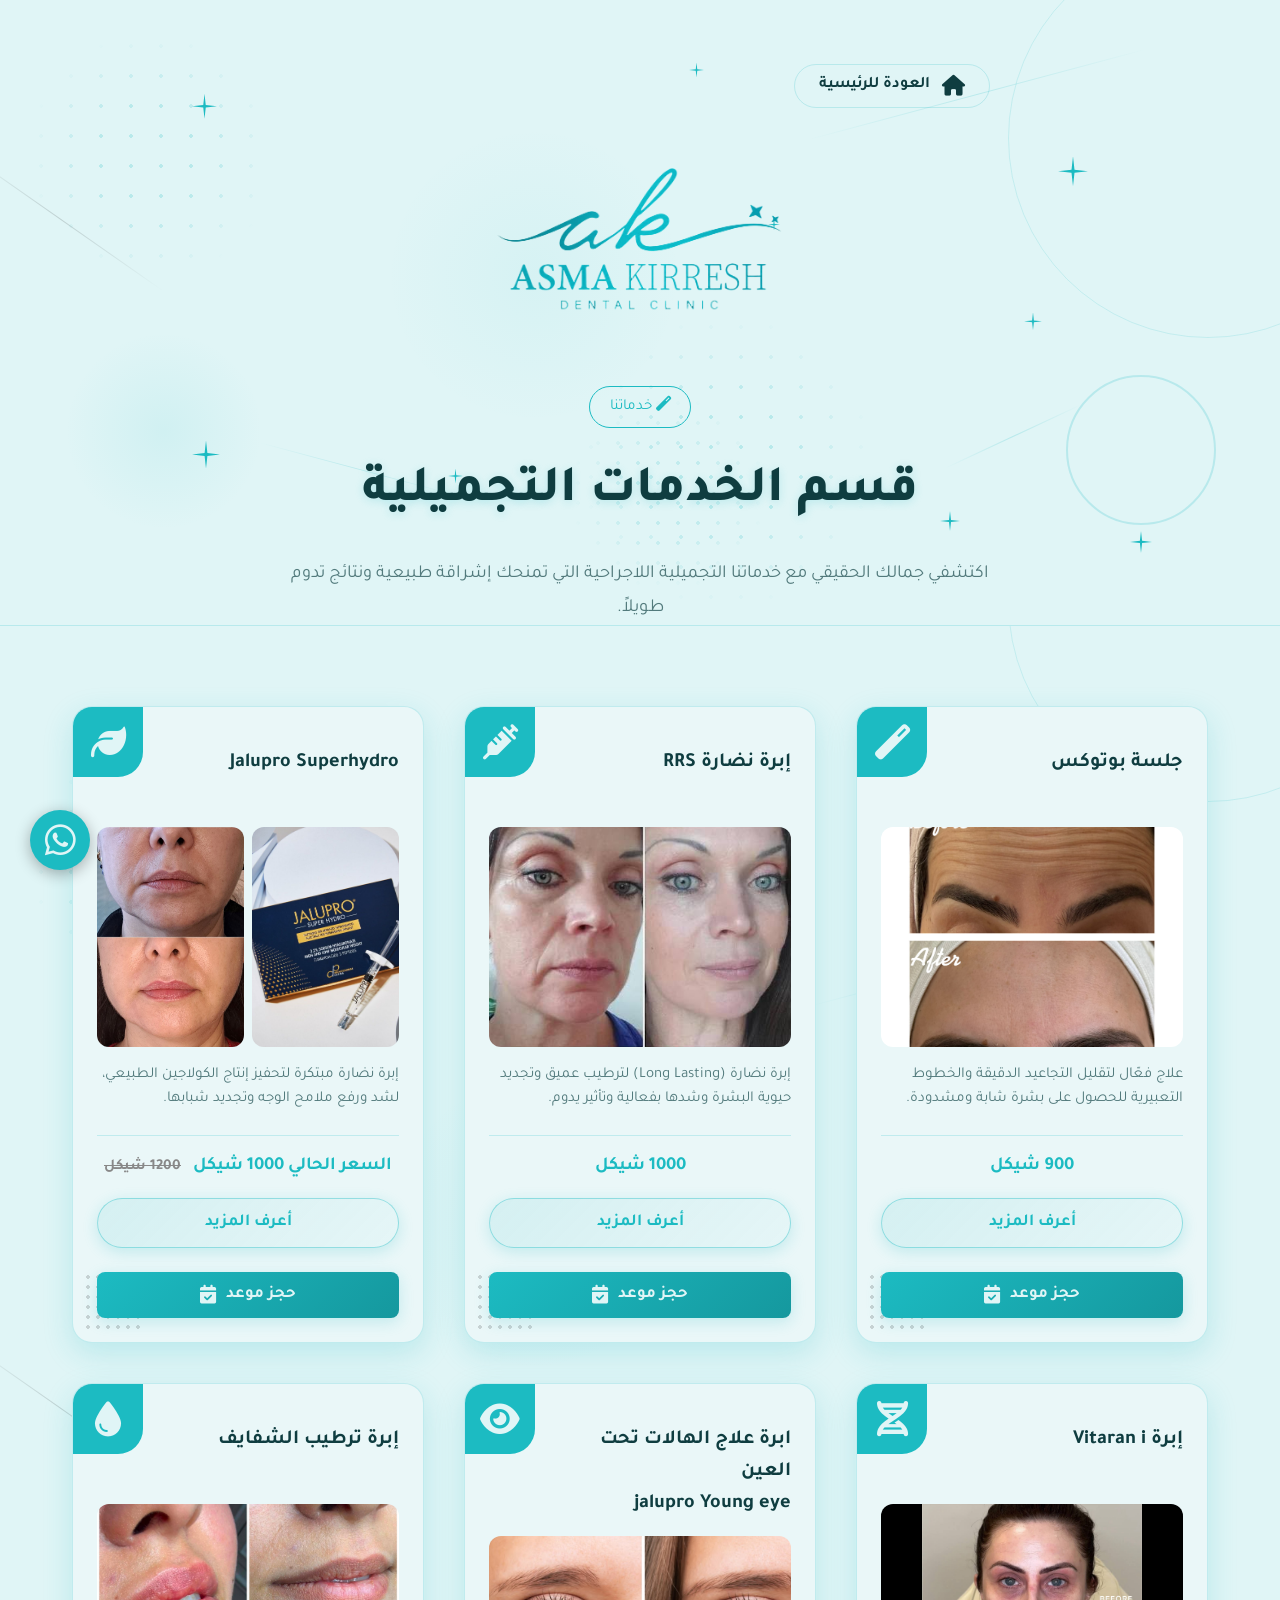
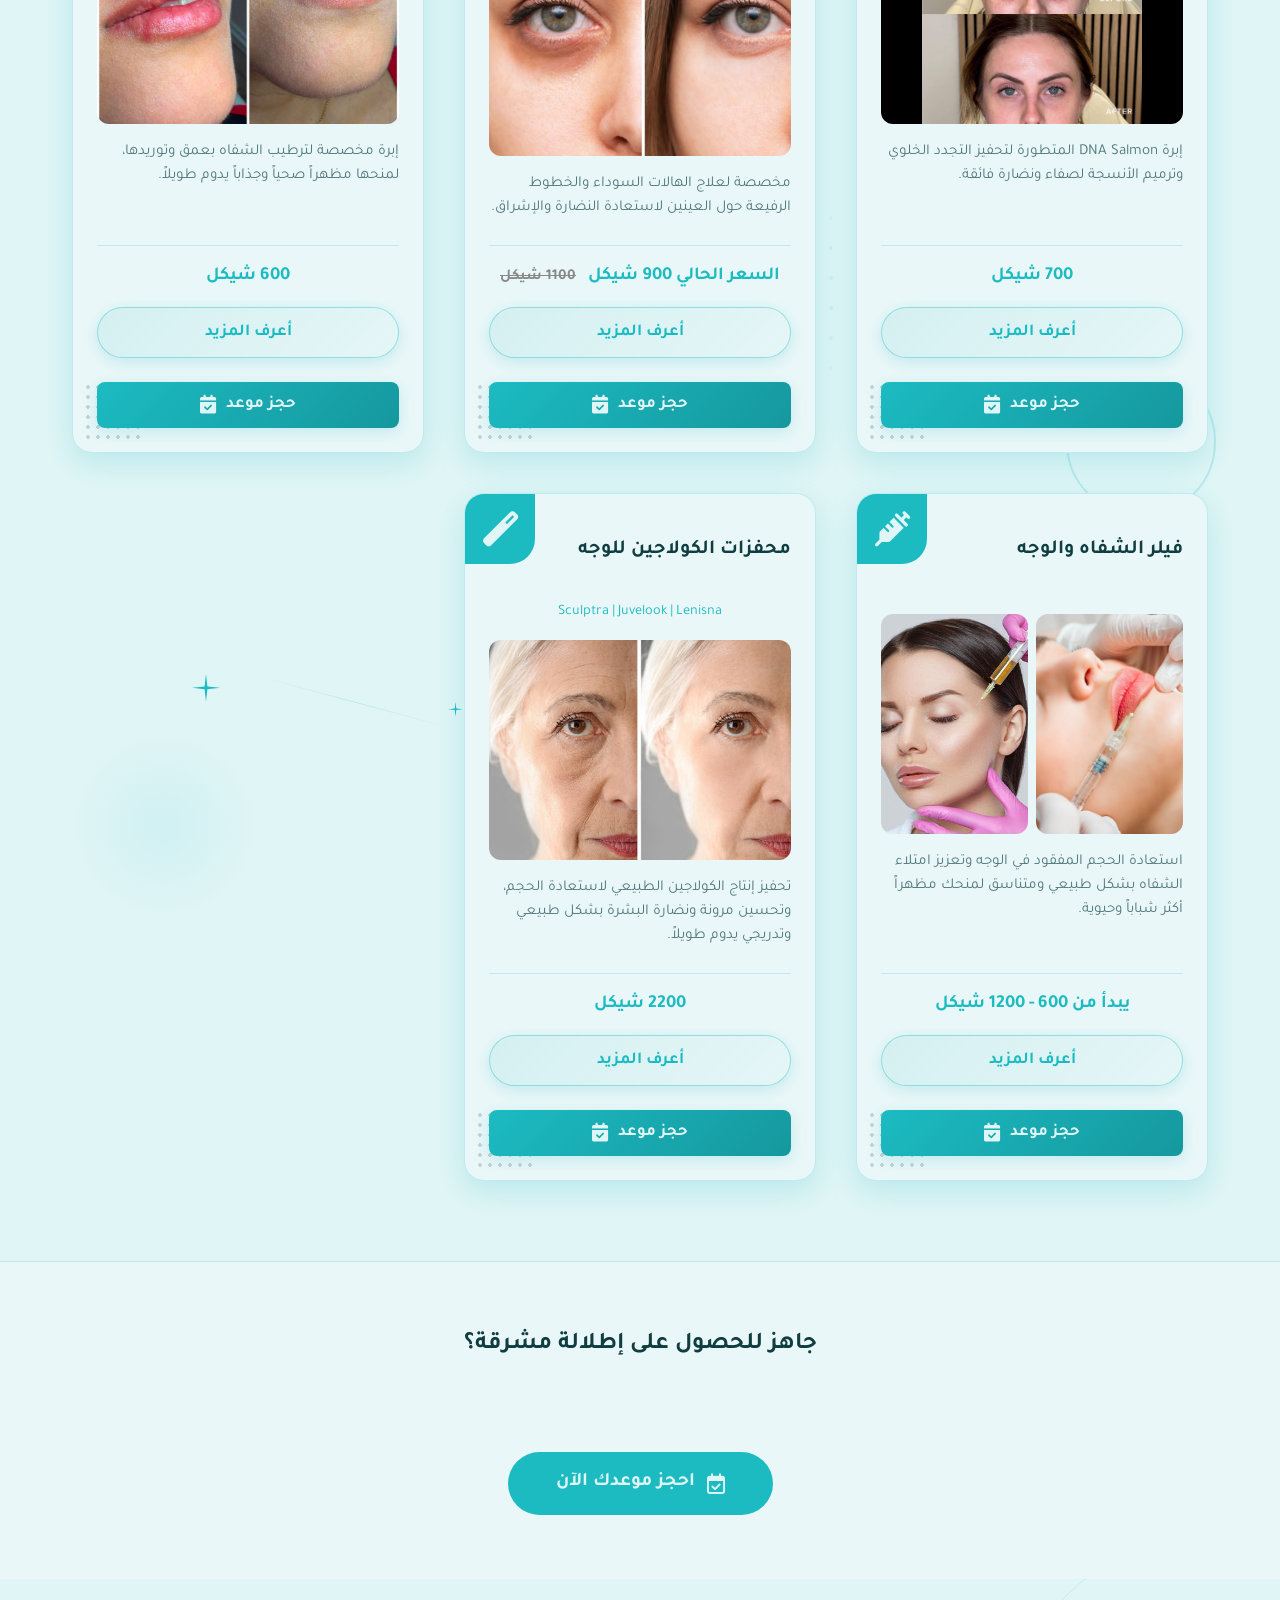
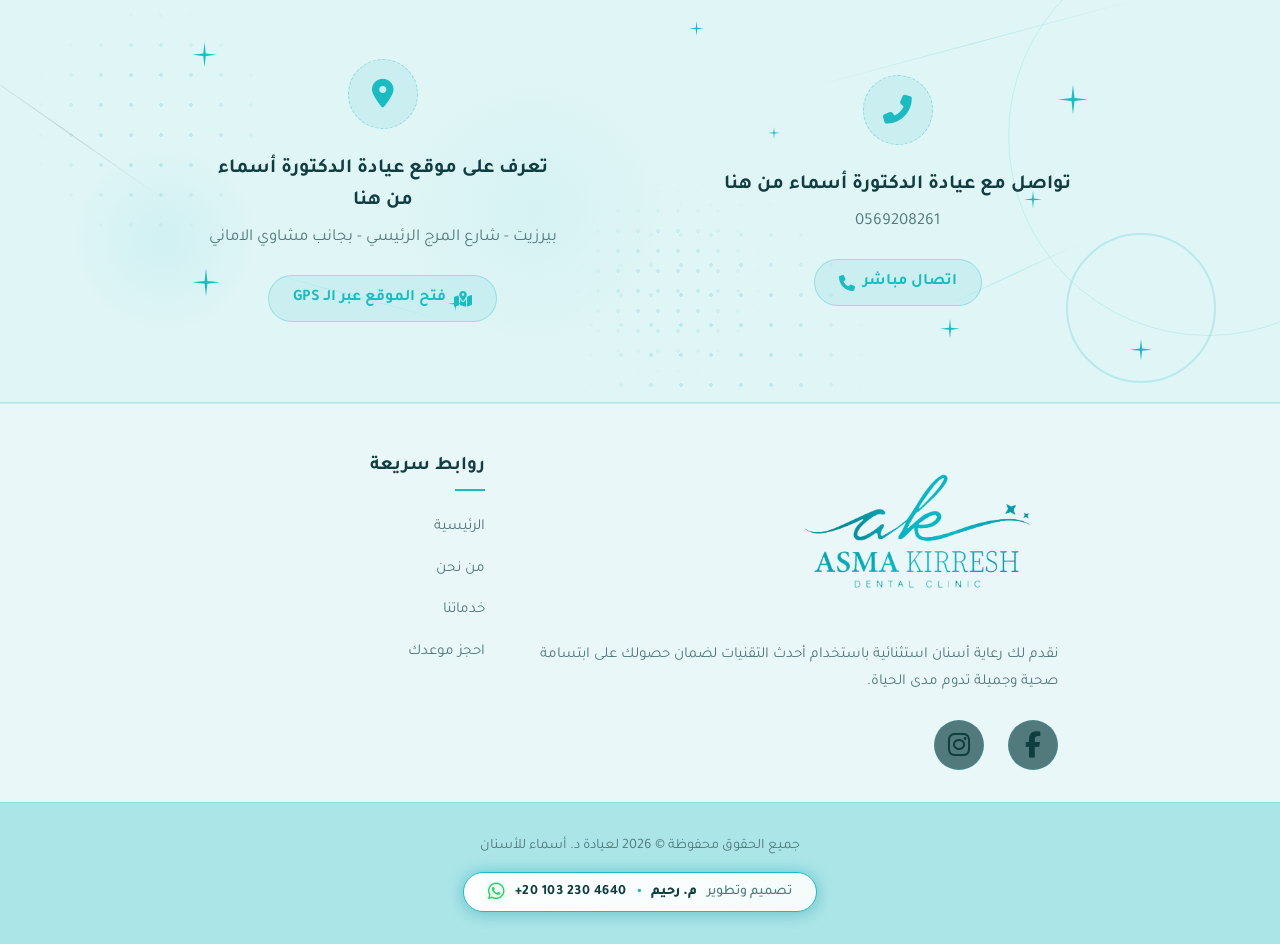
==== cosmetic-services.html @ 5726b8ac "Add files via upload" ====
<!DOCTYPE html>
<html lang="ar" dir="rtl">

<head>
    <meta charset="UTF-8">
    <meta name="viewport" content="width=device-width, initial-scale=1.0">
    <meta name="description"
        content="تعرفي على الخدمات التجميلية اللاجراحية في عيادة د. أسماء، بما في ذلك جلسات البوتوكس، إبر النضارة، وعلاجات تجديد شباب البشرة لنتائج طبيعية تدوم طويلاً.">
    <title>قسم الخدمات التجميلية | عيادة د. أسماء</title>
    <!-- Favicon -->
    <link rel="icon" type="image/png" href="./media/favicon.png">
    <!-- Google Fonts -->
    <link rel="preconnect" href="https://fonts.googleapis.com">
    <link rel="preconnect" href="https://fonts.gstatic.com" crossorigin>
    <link href="https://fonts.googleapis.com/css2?family=Tajawal:wght@400;500;700;800&display=swap" rel="stylesheet">
    <!-- FontAwesome for icons -->
    <link rel="stylesheet" href="https://cdnjs.cloudflare.com/ajax/libs/font-awesome/6.4.0/css/all.min.css">
    <!-- Swiper CSS -->
    <link rel="stylesheet" href="https://cdn.jsdelivr.net/npm/swiper@10/swiper-bundle.min.css" />
    <!-- Custom Styles -->
    <link rel="stylesheet" href="style.css?v=3.1">
</head>

<body>
    <header class="hero-section" style="min-height: 40vh; padding-top: 4rem; display: flex; align-items: center; justify-content: center; text-align: center; border-bottom: 1px solid var(--border-color);">
        <div class="background-pattern">
            <div class="floating-shape circle-1"></div>
            <div class="floating-shape circle-2"></div>
            <div class="floating-shape line-1"></div>
            <div class="floating-shape line-2"></div>
            <div class="floating-shape dots-1"></div>
            <div class="floating-shape dots-2"></div>
        </div>

        <div class="container" style="flex-direction: column; justify-content: center; gap: 1rem;">
            <a href="index.html" class="btn btn-secondary" style="align-self: flex-start; margin-bottom: 1rem; border-radius: 30px; padding: 0.5rem 1.5rem; font-size: 1rem;">
                <i class="fas fa-home"></i> العودة للرئيسية
            </a>
            <img src="./media/logo.png" alt="عيادة د. أسماء" style="width: 100%; max-width: 350px; height: auto; max-height: 280px; object-fit: contain; mix-blend-mode: multiply; margin: 0 auto 1.5rem auto; display: block;">
            <div class="badge" style="margin-bottom: 1rem; color: var(--accent-color); border-color: var(--accent-color); background: transparent;">
                <i class="fas fa-magic"></i> خدماتنا
            </div>
            <h1 class="main-title" style="margin-bottom: 1rem;">قسم الخدمات التجميلية</h1>
            <p class="description" style="max-width: 700px; margin: 0 auto;">
                اكتشفي جمالك الحقيقي مع خدماتنا التجميلية اللاجراحية التي تمنحك إشراقة طبيعية ونتائج تدوم طويلاً.
            </p>
        </div>
    </header>

    <section class="services-page-content" style="padding: 5rem 0; position: relative;">
        <div class="background-pattern">
            <div class="floating-shape circle-1"></div>
            <div class="floating-shape circle-2"></div>
        </div>
        <div class="container" style="z-index: 2; position: relative;">
            <div style="display: grid; grid-template-columns: repeat(auto-fit, minmax(300px, 1fr)); gap: 2.5rem; width: 100%;">
                
                <div class="service-card" style="height: 100%; margin: 0;">
                    <div class="service-icon-tab"><i class="fas fa-magic"></i></div>
                    <h4 class="service-title">جلسة بوتوكس</h4>
                    <img src="./media/services/cosmetic-services/Botox.jpeg" alt="جلسة بوتوكس" class="service-image" loading="lazy">
                    <p class="service-desc">علاج فعّال لتقليل التجاعيد الدقيقة والخطوط التعبيرية للحصول على بشرة شابة ومشدودة.</p>
                    <div class="card-price" style="font-size: 1.15rem; font-weight: 700; color: var(--accent-color); margin-bottom: 1rem; text-align: center; border-top: 1px solid var(--border-color); padding-top: 1rem;">900 شيكل</div>
                    <button class="btn-learn-more" onclick="openServiceModal(this)">أعرف المزيد</button>
                    <div class="service-modal-data" style="display: none;">
                        <div class="data-title">جلسة بوتوكس ثلاث مناطق</div>
                        <div class="data-price">900 شيكل</div>
                        <div class="data-details">
                            <ul>
                                <li>تقليل ظهور خطوط الجبين والتجاعيد التعبيرية.</li>
                                <li>تنعيم مظهر البشرة ومنح الجبين مظهراً أكثر نعومة.</li>
                                <li>الحد من تعمّق الخطوط الناتجة عن حركة عضلات الجبين.</li>
                                <li>منح مظهر أكثر راحة وانتعاشاً للوجه.</li>
                                <li>الحفاظ على تعابير طبيعية عند تطبيق الجرعة والتوزيع المناسبين.</li>
                                <li>المساعدة على الوقاية من ظهور الخطوط بشكل أعمق مع مرور الوقت</li>
                            </ul>
                        </div>
                    </div>
                </div>

                <div class="service-card" style="height: 100%; margin: 0;">
                    <div class="service-icon-tab"><i class="fas fa-syringe"></i></div>
                    <h4 class="service-title">إبرة نضارة RRS</h4>
                    <img src="./media/services/cosmetic-services/RRS.jpeg" alt="ابرة نضارة RRS long lasting" class="service-image" loading="lazy">
                    <p class="service-desc">إبرة نضارة (Long Lasting) لترطيب عميق وتجديد حيوية البشرة وشدها بفعالية وتأثير يدوم.</p>
                    <div class="card-price" style="font-size: 1.15rem; font-weight: 700; color: var(--accent-color); margin-bottom: 1rem; text-align: center; border-top: 1px solid var(--border-color); padding-top: 1rem;">1000 شيكل</div>
                    <button class="btn-learn-more" onclick="openServiceModal(this)">أعرف المزيد</button>
                    <div class="service-modal-data" style="display: none;">
                        <div class="data-title">إبرة نضارة RRS (Long Lasting) / Lola</div>
                        <div class="data-price">1000 شيكل</div>
                        <div class="data-details">
                            <ul>
                                <li>ترطيب عميق وتحسين مستوى رطوبة البشرة.</li>
                                <li>تحسين نعومة وملمس البشرة.</li>
                                <li>تعزيز مرونة الجلد ومظهره الحيوي.</li>
                                <li>تحفيز البشرة ودعم إنتاج الكولاجين.</li>
                                <li>المساعدة على تقليل مظهر الخطوط الدقيقة.</li>
                                <li>تحسين مظهر البشرة المجهدة والباهتة.</li>
                                <li>تمنح البشرة مظهراً أكثر نضارة وامتلاءً بشكل طبيعي.</li>
                                <li>مناسبة للوجه والرقبة بحسب تقييم الطبيب.</li>
                            </ul>
                            <div class="modal-ingredients"><strong>المكونات الأساسية:</strong> حمض الهيالورونيك ومكونات داعمة لترطيب وتجديد البشرة، بحسب نوع المنتج المستخدم.</div>
                        </div>
                    </div>
                </div>

                <div class="service-card" style="height: 100%; margin: 0;">
                    <div class="service-icon-tab"><i class="fas fa-leaf"></i></div>
                    <h4 class="service-title">Jalupro Superhydro</h4>
                    <div style="display: flex; gap: 0.5rem; width: 100%;">
                        <img src="./media/services/cosmetic-services/jalupro.jpeg" alt="jalupro superhydro" class="service-image" loading="lazy" style="flex: 1; width: 50%; min-width: 0;">
                        <img src="./media/services/cosmetic-services/jalupro2.jpeg" alt="jalupro superhydro 2" class="service-image" loading="lazy" style="flex: 1; width: 50%; min-width: 0;">
                    </div>
                    <p class="service-desc">إبرة نضارة مبتكرة لتحفيز إنتاج الكولاجين الطبيعي، لشد ورفع ملامح الوجه وتجديد شبابها.</p>
                    <div class="card-price" style="font-size: 1.15rem; font-weight: 700; color: var(--accent-color); margin-bottom: 1rem; text-align: center; border-top: 1px solid var(--border-color); padding-top: 1rem;">السعر الحالي 1000 شيكل <s style="margin-right: 0.5rem; color: #888; font-size: 0.95rem;">1200 شيكل</s></div>
                    <button class="btn-learn-more" onclick="openServiceModal(this)">أعرف المزيد</button>
                    <div class="service-modal-data" style="display: none;">
                        <div class="data-title">جلسة النضارة — Jalupro Superhydro</div>
                        <div class="data-price">السعر الحالي 1000 شيكل <s style="margin-right: 0.5rem;">1200 شيكل</s></div>
                        <div class="data-details">
                            <ul>
                                <li>تحفيز إنتاج الكولاجين ودعم تجدد البشرة.</li>
                                <li>تحسين ترطيب البشرة من الداخل.</li>
                                <li>تحسين مرونة الجلد ومظهره العام.</li>
                                <li>تقليل مظهر الخطوط الدقيقة.</li>
                                <li>تحسين ملمس البشرة ونعومتها.</li>
                                <li>المساعدة على استعادة نضارة وحيوية البشرة.</li>
                                <li>تمنح البشرة مظهراً أكثر إشراقاً وشباباً.</li>
                            </ul>
                            <div class="modal-ingredients"><strong>التركيبة:</strong> حمض الهيالورونيك + مجموعة من الأحماض الأمينية، بحسب تركيبة Jalupro المستخدمة.</div>
                        </div>
                    </div>
                </div>

                <div class="service-card" style="height: 100%; margin: 0;">
                    <div class="service-icon-tab"><i class="fas fa-dna"></i></div>
                    <h4 class="service-title">إبرة Vitaran i</h4>
                    <img src="./media/services/cosmetic-services/salmon%20DNA.jpeg" alt="Vitaran DNA salmon" class="service-image" loading="lazy" style="object-fit: contain; background: #000;">
                    <p class="service-desc">إبرة DNA Salmon المتطورة لتحفيز التجدد الخلوي وترميم الأنسجة لصفاء ونضارة فائقة.</p>
                    <div class="card-price" style="font-size: 1.15rem; font-weight: 700; color: var(--accent-color); margin-bottom: 1rem; text-align: center; border-top: 1px solid var(--border-color); padding-top: 1rem;">700 شيكل</div>
                    <button class="btn-learn-more" onclick="openServiceModal(this)">أعرف المزيد</button>
                    <div class="service-modal-data" style="display: none;">
                        <div class="data-title">Vitaran i — منطقة تحت العين</div>
                        <div class="data-price">700 شيكل</div>
                        <div class="data-details">
                            <ul>
                                <li>تحسين مظهر الهالات السوداء.</li>
                                <li>تقليل مظهر التعب والإرهاق حول العينين.</li>
                                <li>تحسين مرونة الجلد في منطقة تحت العين.</li>
                                <li>المساعدة على تنعيم الخطوط الدقيقة.</li>
                                <li>ترطيب وتحسين جودة الجلد.</li>
                                <li>تحسين مظهر التجويف والجلد الرقيق حول العين.</li>
                                <li>منح منطقة تحت العين مظهراً أكثر نضارة وحيوية.</li>
                            </ul>
                            <div class="modal-ingredients"><strong>المادة الأساسية:</strong> DNA Salmon المستخدمة لدعم تجدد وتحسين جودة البشرة.</div>
                        </div>
                    </div>
                </div>

                <div class="service-card" style="height: 100%; margin: 0;">
                    <div class="service-icon-tab"><i class="fas fa-eye"></i></div>
                    <h4 class="service-title">ابرة علاج الهالات تحت العين <br> jalupro Young eye</h4>
                    <img src="./media/services/cosmetic-services/vitaran.jpeg" alt="vitaran i" class="service-image" loading="lazy">
                    <p class="service-desc">مخصصة لعلاج الهالات السوداء والخطوط الرفيعة حول العينين لاستعادة النضارة والإشراق.</p>
                    <div class="card-price" style="font-size: 1.15rem; font-weight: 700; color: var(--accent-color); margin-bottom: 1rem; text-align: center; border-top: 1px solid var(--border-color); padding-top: 1rem;">السعر الحالي 900 شيكل <s style="margin-right: 0.5rem; color: #888; font-size: 0.95rem;">1100 شيكل</s></div>
                    <button class="btn-learn-more" onclick="openServiceModal(this)">أعرف المزيد</button>
                    <div class="service-modal-data" style="display: none;">
                        <div class="data-title">ابرة علاج الهالات تحت العين Jalupro Young Eye</div>
                        <div class="data-price">السعر الحالي 900 شيكل <s style="margin-right: 0.5rem;">1100 شيكل</s></div>
                        <div class="data-details">
                            <ul>
                                <li>تحسين مظهر الهالات والتصبغات حول العين.</li>
                                <li>تقليل مظهر الإرهاق والبهتان تحت العين.</li>
                                <li>ترطيب البشرة الرقيقة في منطقة حول العين.</li>
                                <li>تحسين مرونة الجلد ومظهره العام.</li>
                                <li>المساعدة على تقليل مظهر الخطوط الدقيقة.</li>
                                <li>تحسين نعومة ونضارة منطقة تحت العين.</li>
                                <li>دعم تجدد البشرة وتحسين جودتها.</li>
                                <li>منح منطقة العين مظهراً أكثر حيوية وإشراقاً</li>
                            </ul>
                        </div>
                    </div>
                </div>

                <div class="service-card" style="height: 100%; margin: 0;">
                    <div class="service-icon-tab"><i class="fas fa-tint"></i></div>
                    <h4 class="service-title">إبرة ترطيب الشفايف</h4>
                    <img src="./media/services/cosmetic-services/Lip%20moisturizing%20needle.jpeg" alt="إبرة ترطيب الشفايف" class="service-image" loading="lazy">
                    <p class="service-desc">إبرة مخصصة لترطيب الشفاه بعمق وتوريدها، لمنحها مظهراً صحياً وجذاباً يدوم طويلاً.</p>
                    <div class="card-price" style="font-size: 1.15rem; font-weight: 700; color: var(--accent-color); margin-bottom: 1rem; text-align: center; border-top: 1px solid var(--border-color); padding-top: 1rem;">600 شيكل</div>
                    <button class="btn-learn-more" onclick="openServiceModal(this)">أعرف المزيد</button>
                    <div class="service-modal-data" style="display: none;">
                        <div class="data-title">إبرة ترطيب وتجميل الشفاه</div>
                        <div class="data-price">600 شيكل</div>
                        <div class="data-details">
                            <ul>
                                <li>ترطيب عميق وتحسين جفاف الشفاه.</li>
                                <li>تحسين نعومة وملمس الشفاه.</li>
                                <li>منح الشفاه مظهراً أكثر حيوية ونضارة.</li>
                                <li>تحسين الخطوط الدقيقة في منطقة الشفاه.</li>
                                <li>تعزيز الامتلاء الطبيعي بشكل خفيف.</li>
                                <li>تحسين تحديد ومظهر الشفاه دون تغيير مبالغ فيه في الشكل.</li>
                                <li>المساعدة على استعادة مظهر الشفاه الصحي والمرطب.</li>
                            </ul>
                        </div>
                    </div>
                </div>

                <div class="service-card" style="height: 100%; margin: 0;">
                    <div class="service-icon-tab"><i class="fas fa-syringe"></i></div>
                    <h4 class="service-title">فيلر الشفاه والوجه</h4>
                    <div style="display: flex; gap: 0.5rem; width: 100%;">
                        <img src="./media/services/cosmetic-services/Lip filler.jpeg" alt="فيلر الشفاه" class="service-image" loading="lazy" style="flex: 1; width: 50%; min-width: 0;">
                        <img src="./media/services/cosmetic-services/facial filler.jpeg" alt="فيلر الوجه" class="service-image" loading="lazy" style="flex: 1; width: 50%; min-width: 0;">
                    </div>
                    <p class="service-desc">استعادة الحجم المفقود في الوجه وتعزيز امتلاء الشفاه بشكل طبيعي ومتناسق لمنحك مظهراً أكثر شباباً وحيوية.</p>
                    <div class="card-price" style="font-size: 1.15rem; font-weight: 700; color: var(--accent-color); margin-bottom: 1rem; text-align: center; border-top: 1px solid var(--border-color); padding-top: 1rem;">يبدأ من 600 - 1200 شيكل</div>
                    <button class="btn-learn-more" onclick="openServiceModal(this)">أعرف المزيد</button>
                    <div class="service-modal-data" style="display: none;">
                        <div class="data-title">فيلر الشفاه والوجه</div>
                        <div class="data-price">يبدأ من 600 - 1200 شيكل</div>
                        <div class="data-details">
                            <h5 style="color: var(--accent-color); margin-bottom: 0.5rem;">فيلر الشفاه</h5>
                            <ul>
                                <li>تعزيز امتلاء الشفاه بشكل طبيعي ومتناسق.</li>
                                <li>تحديد وتحسين شكل وحواف الشفاه.</li>
                                <li>تحسين ترطيب ونعومة الشفاه.</li>
                                <li>تقليل مظهر الخطوط الدقيقة حول الشفاه ومنحها مظهراً أكثر شباباً.</li>
                            </ul>
                            <h5 style="color: var(--accent-color); margin-bottom: 0.5rem; margin-top: 1rem;">فيلر الوجه</h5>
                            <ul>
                                <li>استعادة الحجم المفقود في مناطق الوجه.</li>
                                <li>تحسين وتحديد ملامح الوجه وتناسقها.</li>
                                <li>تقليل مظهر الخطوط والتجاعيد المرتبطة بفقدان الحجم.</li>
                                <li>منح الوجه مظهراً أكثر امتلاءً وحيوية وشباباً.</li>
                            </ul>
                        </div>
                    </div>
                </div>

                <div class="service-card" style="height: 100%; margin: 0;">
                    <div class="service-icon-tab"><i class="fas fa-magic"></i></div>
                    <h4 class="service-title" style="margin-bottom: 0.2rem;">محفزات الكولاجين للوجه</h4>
                    <div style="color: var(--accent-color); font-size: 0.9rem; text-align: center; margin-bottom: 1rem;">Sculptra | Juvelook | Lenisna</div>
                    <img src="./media/services/cosmetic-services/Collagen boosters for the face.jpeg" alt="محفزات الكولاجين للوجه" class="service-image" loading="lazy">
                    <p class="service-desc">تحفيز إنتاج الكولاجين الطبيعي لاستعادة الحجم، وتحسين مرونة ونضارة البشرة بشكل طبيعي وتدريجي يدوم طويلاً.</p>
                    <div class="card-price" style="font-size: 1.15rem; font-weight: 700; color: var(--accent-color); margin-bottom: 1rem; text-align: center; border-top: 1px solid var(--border-color); padding-top: 1rem;">2200 شيكل</div>
                    <button class="btn-learn-more" onclick="openServiceModal(this)">أعرف المزيد</button>
                    <div class="service-modal-data" style="display: none;">
                        <div class="data-title">محفزات الكولاجين للوجه (Sculptra | Juvelook | Lenisna)</div>
                        <div class="data-price">2200 شيكل</div>
                        <div class="data-details">
                            <ul>
                                <li>تحفيز إنتاج الكولاجين الطبيعي في البشرة.</li>
                                <li>تحسين مرونة وتماسك الجلد بشكل تدريجي.</li>
                                <li>استعادة مظهر أكثر امتلاءً وحيوية للوجه.</li>
                                <li>تحسين ملمس البشرة وتقليل مظهر الخطوط الدقيقة.</li>
                                <li>المساعدة على تحسين مظهر ترهل البشرة وفقدان الحجم.</li>
                                <li>تعزيز نضارة البشرة ومظهرها الصحي.</li>
                                <li>تمنح نتائج تدريجية وطبيعية مع تحفيز البشرة على التجدد.</li>
                                <li>يتم اختيار النوع والتقنية المناسبة حسب حالة البشرة واحتياجات كل شخص.</li>
                            </ul>
                        </div>
                    </div>
                </div>

            </div>
        </div>
    </section>

    <!-- Call to Action -->
    <section class="booking-section" style="padding: 4rem 0; text-align: center; border-top: 1px solid var(--border-color);">
        <div class="container" style="flex-direction: column; align-items: center; justify-content: center;">
            <h2 class="section-title" style="margin-bottom: 1.5rem; text-align: center;">جاهز للحصول على إطلالة مشرقة؟</h2>
            <a href="index.html#booking" class="btn btn-primary" style="font-size: 1.2rem; padding: 1rem 3rem; display: inline-flex; width: fit-content; margin: 0 auto;">
                <i class="far fa-calendar-check"></i> احجز موعدك الآن
            </a>
        </div>
    </section>

    <!-- Pre-Footer Contact Section -->
    <section class="pre-footer-contact">
        <div class="background-pattern">
            <div class="floating-shape circle-1"></div>
            <div class="floating-shape circle-2"></div>
            <div class="floating-shape line-1"></div>
            <div class="floating-shape dots-1"></div>
            <i class="fas fa-star floating-shape" style="top: 20%; left: 10%; color: var(--accent-color); font-size: 2rem; opacity: 0.2; animation: float 6s ease-in-out infinite;"></i>
            <i class="fas fa-star floating-shape" style="bottom: 20%; right: 15%; color: var(--accent-color); font-size: 1.5rem; opacity: 0.3; animation: float 4s ease-in-out infinite reverse;"></i>
        </div>
        <div class="container" style="position: relative; z-index: 2;">
            <div class="pre-footer-content-wrap">
                <div class="contact-box">
                    <div class="icon-wrap"><i class="fas fa-phone-alt"></i></div>
                    <h4>تواصل مع عيادة الدكتورة أسماء من هنا</h4>
                    <p class="contact-address">0569208261</p>
                    <a href="tel:+972569208261" dir="ltr" class="action-button call-btn">
                        <i class="fas fa-phone"></i> اتصال مباشر
                    </a>
                </div>
                <div class="divider"></div>
                <div class="contact-box">
                    <div class="icon-wrap"><i class="fas fa-map-marker-alt"></i></div>
                    <h4>تعرف على موقع عيادة الدكتورة أسماء من هنا</h4>
                    <p class="contact-address">بيرزيت - شارع المرج الرئيسي - بجانب مشاوي الاماني</p>
                    <a href="https://www.google.com/maps?q=31.959022521972656,35.18757629394531&z=17&hl=en" target="_blank" class="action-button gps-btn">
                        <i class="fas fa-map-marked-alt"></i> فتح الموقع عبر الـ GPS
                    </a>
                </div>
            </div>
        </div>
    </section>

    <!-- Footer -->
    <footer class="main-footer">
        <div class="container footer-container">
            <div class="footer-col">
                <img src="./media/logo.png" alt="Dr. ASMA" style="width: 280px; height: auto; max-height: 200px; object-fit: contain; mix-blend-mode: multiply; margin-bottom: 1.5rem; display: block;">
                <p class="footer-text">نقدم لك رعاية أسنان استثنائية باستخدام أحدث التقنيات لضمان حصولك على ابتسامة صحية وجميلة تدوم مدى الحياة.</p>
                <div class="social-links">
                    <a href="https://www.facebook.com/share/1Eb4f1CteM/?mibextid=wwXIfr" target="_blank" aria-label="Facebook"><i class="fab fa-facebook-f"></i></a>
                    <a href="https://www.instagram.com/asmaakirresh?utm_source=qr" target="_blank" aria-label="Instagram"><i class="fab fa-instagram"></i></a>
                </div>
            </div>
            <div class="footer-col">
                <h4 class="footer-heading">روابط سريعة</h4>
                <ul class="footer-links">
                    <li><a href="index.html">الرئيسية</a></li>
                    <li><a href="index.html#about">من نحن</a></li>
                    <li><a href="index.html#services">خدماتنا</a></li>
                    <li><a href="index.html#booking">احجز موعدك</a></li>
                </ul>
            </div>
        </div>
        <div class="footer-bottom">
            <p>جميع الحقوق محفوظة &copy; 2026 لعيادة د. أسماء للأسنان</p>
            <div class="dev-badge-wrap">
                <a href="https://wa.me/201032304640" target="_blank" rel="noopener noreferrer" class="dev-badge" aria-label="تواصل مع م. رحيم عبر واتساب">
                    <span class="dev-title">تصميم وتطوير</span>
                    <span class="dev-name">م. رحيم</span>
                    <span class="dev-bullet">▪</span>
                    <span class="dev-phone" dir="ltr">+20 103 230 4640</span>
                    <i class="fab fa-whatsapp dev-whatsapp-icon"></i>
                </a>
            </div>
        </div>
    </footer>

    <!-- Floating WhatsApp Button -->
    <a href="https://wa.me/972569208261" target="_blank" class="floating-whatsapp" aria-label="تواصل معنا عبر واتساب">
        <i class="fab fa-whatsapp"></i>
    </a>

    <script src="script.js?v=2.0"></script>
</body>
</html>
---- style.css ----
:root {
    --primary-color: #e0f5f6;
    --primary-light: #eaf7f8;
    --accent-color: #1cbbc2;
    --accent-hover: #15989e;
    --text-main: #0f3d40;
    --text-muted: #527a7c;
    --border-color: rgba(28, 187, 194, 0.2);
    --bg-card: #eaf7f8;
}

* {
    margin: 0;
    padding: 0;
    box-sizing: border-box;
}

html, body {
    overflow-x: hidden;
    max-width: 100vw;
}

html {
    scroll-behavior: smooth;
}

body {
    font-family: 'Tajawal', sans-serif;
    background-color: var(--primary-color);
    color: var(--text-main);
    line-height: 1.6;
}

/* Animated Background Shapes */
.background-pattern {
    position: absolute;
    top: 0;
    left: 0;
    width: 100%;
    height: 100%;
    z-index: 0;
    pointer-events: none;
    overflow: hidden;
}

.floating-shape {
    position: absolute;
    animation: float 15s infinite ease-in-out;
}

.circle-1 {
    width: 400px;
    height: 400px;
    border: 1px solid rgba(28, 187, 194, 0.15);
    border-radius: 50%;
    top: -10%;
    right: -10%;
    animation-duration: 25s;
}

.circle-2 {
    width: 200px;
    height: 200px;
    background: radial-gradient(circle, rgba(28, 187, 194, 0.08) 0%, transparent 70%);
    border-radius: 50%;
    bottom: 15%;
    left: 5%;
    animation-duration: 20s;
    animation-delay: -5s;
}

.line-1 {
    width: 250px;
    height: 1px;
    background: linear-gradient(90deg, transparent, rgba(0, 0, 0, 0.15), transparent);
    top: 35%;
    left: -5%;
    transform: rotate(35deg);
    animation: float-line 22s infinite ease-in-out;
}

.line-2 {
    width: 150px;
    height: 1px;
    background: linear-gradient(90deg, transparent, rgba(28, 187, 194, 0.2), transparent);
    bottom: 30%;
    right: 15%;
    transform: rotate(-25deg);
    animation: float-line 18s infinite ease-in-out;
    animation-delay: -8s;
}

.dots-1 {
    width: 300px;
    height: 300px;
    background-image: radial-gradient(rgba(28, 187, 194, 0.2) 2px, transparent 2px);
    background-size: 30px 30px;
    top: 50%;
    left: 45%;
    border-radius: 50%;
    mask-image: radial-gradient(circle, black 30%, transparent 70%);
    -webkit-mask-image: radial-gradient(circle, black 30%, transparent 70%);
    animation-duration: 35s;
}

.dots-2 {
    width: 250px;
    height: 250px;
    background-image: radial-gradient(rgba(28, 187, 194, 0.2) 2px, transparent 2px);
    background-size: 30px 30px;
    top: 5%;
    left: 2%;
    border-radius: 50%;
    mask-image: radial-gradient(circle, black 30%, transparent 70%);
    -webkit-mask-image: radial-gradient(circle, black 30%, transparent 70%);
    animation-duration: 28s;
    animation-delay: -12s;
}

.circle-3 {
    width: 150px;
    height: 150px;
    border: 2px solid var(--border-color);
    border-radius: 50%;
    top: 60%;
    right: 5%;
    animation-duration: 18s;
    animation-delay: -3s;
}

.circle-4 {
    width: 300px;
    height: 300px;
    background: radial-gradient(circle, rgba(28, 187, 194, 0.05) 0%, transparent 70%);
    border-radius: 50%;
    top: 20%;
    left: 30%;
    animation-duration: 22s;
    animation-delay: -10s;
}

.line-3 {
    width: 200px;
    height: 1px;
    background: linear-gradient(90deg, transparent, rgba(28, 187, 194, 0.2), transparent);
    top: 75%;
    left: 20%;
    transform: rotate(15deg);
    animation: float-line 15s infinite ease-in-out;
    animation-delay: -2s;
}

.line-4 {
    width: 350px;
    height: 1px;
    background: linear-gradient(90deg, transparent, rgba(28, 187, 194, 0.2), transparent);
    top: 15%;
    right: 10%;
    transform: rotate(-15deg);
    animation: float-line 25s infinite ease-in-out;
    animation-delay: -6s;
}

.dots-3 {
    width: 200px;
    height: 200px;
    background-image: radial-gradient(rgba(28, 187, 194, 0.15) 2px, transparent 2px);
    background-size: 20px 20px;
    bottom: 5%;
    right: 40%;
    border-radius: 50%;
    mask-image: radial-gradient(circle, black 30%, transparent 70%);
    -webkit-mask-image: radial-gradient(circle, black 30%, transparent 70%);
    animation-duration: 30s;
    animation-delay: -15s;
}

@keyframes float {
    0% {
        transform: translate(var(--mouse-x, 0px), var(--mouse-y, 0px));
    }

    33% {
        transform: translate(calc(var(--mouse-x, 0px) + 30px), calc(var(--mouse-y, 0px) - 40px));
    }

    66% {
        transform: translate(calc(var(--mouse-x, 0px) - 20px), calc(var(--mouse-y, 0px) + 30px));
    }

    100% {
        transform: translate(var(--mouse-x, 0px), var(--mouse-y, 0px));
    }
}

@keyframes float-line {
    0% {
        transform: translate(var(--mouse-x, 0px), var(--mouse-y, 0px)) rotate(35deg);
    }

    33% {
        transform: translate(calc(var(--mouse-x, 0px) + 40px), calc(var(--mouse-y, 0px) - 30px)) rotate(40deg);
    }

    66% {
        transform: translate(calc(var(--mouse-x, 0px) - 30px), calc(var(--mouse-y, 0px) + 20px)) rotate(30deg);
    }

    100% {
        transform: translate(var(--mouse-x, 0px), var(--mouse-y, 0px)) rotate(35deg);
    }
}

/* Elegant Sparkles */
.sparkle {
    position: absolute;
    width: 20px;
    height: 20px;
    background: var(--accent-color);
    clip-path: polygon(50% 0%, 55% 45%, 100% 50%, 55% 55%, 50% 100%, 45% 55%, 0% 50%, 45% 45%);
    animation: twinkle 4s infinite ease-in-out;
    pointer-events: none;
    z-index: 1;
    transition: left 0.1s, top 0.1s;
}

@keyframes twinkle {

    0%,
    100% {
        opacity: 0.2;
        transform: translate(var(--mouse-x, 0px), var(--mouse-y, 0px)) scale(0.5) rotate(0deg);
    }

    50% {
        opacity: 0.9;
        transform: translate(var(--mouse-x, 0px), var(--mouse-y, 0px)) scale(1.5) rotate(90deg);
        box-shadow: 0 0 20px var(--accent-color);
    }
}

.star-1 {
    top: 15%;
    left: 15%;
    width: 25px;
    height: 25px;
    animation-delay: 0s;
}

.star-2 {
    top: 75%;
    left: 35%;
    width: 15px;
    height: 15px;
    animation-delay: 1.2s;
}

.star-3 {
    top: 25%;
    right: 15%;
    width: 30px;
    height: 30px;
    animation-delay: 2.5s;
}

.star-4 {
    bottom: 15%;
    right: 25%;
    width: 20px;
    height: 20px;
    animation-delay: 0.8s;
}

.star-5 {
    top: 50%;
    left: 80%;
    width: 18px;
    height: 18px;
    animation-delay: 1.8s;
}

.star-6 {
    top: 85%;
    right: 10%;
    width: 22px;
    height: 22px;
    animation-delay: 0.5s;
}

.star-7 {
    top: 10%;
    right: 45%;
    width: 15px;
    height: 15px;
    animation-delay: 3s;
}

.star-8 {
    bottom: 25%;
    left: 15%;
    width: 28px;
    height: 28px;
    animation-delay: 1.5s;
}

.star-9 {
    top: 35%;
    left: 60%;
    width: 12px;
    height: 12px;
    animation-delay: 2.2s;
}

.hero-section {
    position: relative;
    min-height: 100vh;
    display: flex;
    flex-direction: column;
    justify-content: space-between;
    padding-top: 6rem;
    z-index: 1;
}

.container {
    max-width: 1200px;
    margin: 0 auto;
    padding: 0 2rem;
    display: flex;
    align-items: center;
    justify-content: space-between;
    gap: 4rem;
    flex: 1;
    z-index: 2;
}

/* Typography & Content */
.hero-content {
    flex: 1.2;
    max-width: 650px;
}

.badge {
    display: inline-block;
    background-color: var(--bg-card);
    border: 1px solid var(--border-color);
    padding: 0.5rem 1.2rem;
    border-radius: 2rem;
    font-size: 0.95rem;
    margin-bottom: 2rem;
    color: var(--text-muted);
    backdrop-filter: blur(5px);
}

.main-title {
    font-size: 3.2rem;
    font-weight: 800;
    line-height: 1.3;
    margin-bottom: 1.5rem;
    color: var(--text-main);
    text-shadow: 0 2px 10px rgba(28, 187, 194, 0.2);
}

.description {
    font-size: 1.15rem;
    color: var(--text-muted);
    margin-bottom: 3rem;
    line-height: 1.8;
}

/* Buttons */
.cta-group {
    display: flex;
    gap: 1.5rem;
    margin-bottom: 3.5rem;
}

.btn {
    display: inline-flex;
    align-items: center;
    gap: 0.75rem;
    padding: 1rem 2.2rem;
    border-radius: 3rem;
    text-decoration: none;
    font-weight: 700;
    font-size: 1.1rem;
    transition: all 0.3s cubic-bezier(0.4, 0, 0.2, 1);
}

.btn i {
    font-size: 1.3rem;
}

.btn-primary {
    background-color: var(--accent-color);
    color: var(--primary-color);
}

.btn-primary:hover {
    background-color: var(--accent-hover);
    transform: translateY(-4px);
    box-shadow: 0 10px 25px rgba(28, 187, 194, 0.3);
}

.btn-secondary {
    background-color: transparent;
    color: var(--text-main);
    border: 1px solid var(--border-color);
}

.btn-secondary:hover {
    background-color: var(--bg-card);
    transform: translateY(-4px);
    border-color: var(--text-main);
}

/* Features List */
.features-list {
    display: flex;
    gap: 3rem;
    padding-top: 2.5rem;
    border-top: 1px solid var(--border-color);
}

.feature-item {
    display: flex;
    flex-direction: column;
    align-items: center;
    gap: 1rem;
    text-align: center;
}

.icon-wrapper {
    width: 55px;
    height: 55px;
    border-radius: 50%;
    background-color: var(--bg-card);
    display: flex;
    align-items: center;
    justify-content: center;
    border: 1px solid var(--border-color);
    font-size: 1.3rem;
    color: var(--text-muted);
    transition: all 0.4s ease;
    backdrop-filter: blur(5px);
}

.feature-item:hover .icon-wrapper {
    background-color: var(--accent-color);
    color: var(--primary-color);
    border-color: var(--accent-color);
    transform: translateY(-5px);
    box-shadow: 0 10px 20px rgba(28, 187, 194, 0.2);
}

.feature-item span {
    font-size: 0.95rem;
    color: var(--text-muted);
    font-weight: 500;
    transition: color 0.3s ease;
}

.feature-item:hover span {
    color: var(--text-main);
}

/* Image Wrapper */
.hero-image-wrapper {
    flex: 1;
    display: flex;
    justify-content: center;
    position: relative;
    z-index: 2;
}

/* Add a glowing effect behind the image */
.hero-image-wrapper::before {
    content: '';
    position: absolute;
    top: 50%;
    left: 50%;
    transform: translate(-50%, -50%);
    width: 80%;
    height: 80%;
    background: radial-gradient(circle, rgba(28, 187, 194, 0.15) 0%, rgba(11, 28, 33, 0) 70%);
    border-radius: 50%;
    z-index: -1;
    filter: blur(40px);
}

.image-container {
    width: 100%;
    max-width: 480px;
    /* iOS Safari fix: use explicit height instead of aspect-ratio only */
    height: 540px;
    border-radius: 60px;
    overflow: hidden;
    position: relative;
    box-shadow: 0 40px 60px rgba(0, 0, 0, 0.3);
    border: 8px solid var(--bg-card);
    -webkit-backdrop-filter: blur(10px);
    backdrop-filter: blur(10px);
    /* Force GPU layer for iOS rendering */
    -webkit-transform: translateZ(0);
    transform: translateZ(0);
}

.image-container img {
    width: 100%;
    height: 100%;
    -o-object-fit: cover;
    object-fit: cover;
    display: block;
    transition: transform 0.7s cubic-bezier(0.4, 0, 0.2, 1);
    -webkit-transition: transform 0.7s cubic-bezier(0.4, 0, 0.2, 1);
}

.image-container:hover img {
    transform: scale(1.06);
    -webkit-transform: scale(1.06);
}

/* Stats Section */
.stats-section {
    background-color: rgba(0, 0, 0, 0.15);
    border-top: 1px solid var(--border-color);
    padding: 2.5rem 0;
    margin-top: 4rem;
    display: flex;
    justify-content: space-around;
    align-items: center;
    flex-wrap: wrap;
    gap: 2rem;
    z-index: 2;
    position: relative;
}

.stat-item {
    display: flex;
    align-items: center;
    gap: 1.2rem;
    padding: 0 2rem;
}

.stat-icon {
    width: 55px;
    height: 55px;
    border-radius: 50%;
    background-color: var(--bg-card);
    border: 1px solid var(--border-color);
    display: flex;
    align-items: center;
    justify-content: center;
    font-size: 1.4rem;
    color: var(--text-muted);
    transition: transform 0.3s ease;
}

.stat-item:hover .stat-icon {
    transform: scale(1.1) rotate(5deg);
    color: var(--accent-color);
    border-color: var(--accent-color);
}

.stat-info {
    display: flex;
    flex-direction: column;
}

.stat-number {
    font-size: 1.8rem;
    font-weight: 800;
    color: var(--text-main);
    line-height: 1.2;
}

.stat-text {
    font-size: 0.9rem;
    color: var(--text-muted);
    font-weight: 500;
}

/* Responsive Design */
@media (max-width: 1024px) {
    .container {
        gap: 2rem;
    }

    .main-title {
        font-size: 2.8rem;
    }
}

@media (max-width: 992px) {
    .container {
        flex-direction: column;
        text-align: center;
        gap: 4rem;
        padding-top: 2rem;
    }

    .hero-content {
        display: flex;
        flex-direction: column;
        align-items: center;
        max-width: 100%;
    }

    .cta-group {
        justify-content: center;
        flex-wrap: wrap;
    }

    .features-list {
        justify-content: center;
        flex-wrap: wrap;
        width: 100%;
        max-width: 600px;
    }

    .image-container {
        max-width: 400px;
        height: 450px;
    }

    .stats-section {
        justify-content: center;
    }
}

@media (max-width: 576px) {
    .main-title {
        font-size: 2.2rem;
    }

    .cta-group {
        flex-direction: column;
        width: 100%;
        gap: 1rem;
    }

    .btn {
        width: 100%;
        justify-content: center;
    }

    .features-list {
        display: grid;
        grid-template-columns: repeat(4, 1fr);
        gap: 0.5rem;
        width: 100%;
    }

    .feature-item {
        width: auto;
        gap: 0.5rem;
    }

    .feature-item .icon-wrapper {
        width: 45px;
        height: 45px;
        font-size: 1rem;
    }

    .feature-item span {
        font-size: 0.75rem;
    }

    .stats-section {
        display: grid !important;
        grid-template-columns: repeat(4, 1fr);
        gap: 0.5rem;
        padding: 2.5rem 0.5rem;
    }

    .stat-item {
        width: auto;
        justify-content: center;
        flex-direction: column;
        text-align: center;
        gap: 0.5rem;
        padding: 0;
    }

    .stat-item .stat-icon {
        width: 40px;
        height: 40px;
        font-size: 1rem;
    }

    .stat-item .stat-number {
        font-size: 1.1rem;
    }

    .stat-item .stat-text {
        font-size: 0.65rem;
    }
}

/* About Section */
.about-section {
    position: relative;
    padding: 8rem 0;
    background-color: var(--primary-color);
    border-top: 1px solid var(--border-color);
    overflow: hidden;
}

.about-section .container {
    display: flex;
    justify-content: center;
    align-items: center;
}

.about-content-column {
    flex: 1;
    max-width: 900px;
    margin: 0 auto;
    background: var(--bg-card);
    padding: 5.5rem 3rem 4rem;
    border-radius: 30px;
    border: 1px solid var(--border-color);
    backdrop-filter: blur(15px);
    text-align: center;
    display: flex;
    flex-direction: column;
    justify-content: center;
    box-shadow: 0 20px 40px rgba(28, 187, 194, 0.2);
    position: relative;
    z-index: 2;
    transition: transform 0.5s ease, box-shadow 0.5s ease;
}

.about-content-column:hover {
    transform: translateY(-10px);
    box-shadow: 0 30px 60px rgba(28, 187, 194, 0.3);
}

.about-frame {
    position: absolute;
    top: 15px;
    left: 15px;
    right: 15px;
    bottom: 15px;
    border: 1px solid rgba(28, 187, 194, 0.4);
    border-radius: 15px;
    pointer-events: none;
    z-index: 0;
}

/* Decorative corners for the frame */
.about-frame::before,
.about-frame::after {
    content: '';
    position: absolute;
    width: 25px;
    height: 25px;
    border: 2px solid rgba(28, 187, 194, 0.6);
}

.about-frame::before {
    top: -5px;
    left: -5px;
    border-right: none;
    border-bottom: none;
    border-radius: 12px 0 0 0;
}

.about-frame::after {
    bottom: -5px;
    right: -5px;
    border-left: none;
    border-top: none;
    border-radius: 0 0 12px 0;
}

.about-badge-icon {
    position: absolute;
    top: 20px;
    left: 50%;
    transform: translate(-50%, -50%);
    width: 75px;
    height: 85px;
    background: linear-gradient(135deg, var(--accent-color), var(--accent-hover));
    /* Gold gradient */
    clip-path: polygon(50% 100%, 100% 75%, 100% 0, 0 0, 0 75%);
    /* Shield shape */
    display: flex;
    justify-content: center;
    align-items: center;
    font-size: 2.2rem;
    color: var(--text-main);
    z-index: 2;
}



.about-title {
    font-size: 4.5rem;
    font-weight: 400;
    font-family: 'Times New Roman', serif;
    color: var(--accent-color);
    margin-bottom: 2rem;
    letter-spacing: 3px;
    text-transform: uppercase;
}

.about-text {
    font-size: 1.15rem;
    line-height: 2;
    color: var(--text-main);
    margin-bottom: 3rem;
    text-align: justify;
    padding: 0 1rem;
}

.about-footer {
    font-size: 1rem;
    letter-spacing: 5px;
    color: var(--text-muted);
    text-transform: uppercase;
    border-top: 1px solid rgba(28, 187, 194, 0.2);
    padding-top: 2rem;
    margin-top: auto;
}

.about-image-column {
    flex: 1;
    display: flex;
    justify-content: center;
    align-items: center;
    position: relative;
    z-index: 2;
}

.arch-image-container {
    width: 100%;
    max-width: 450px;
    aspect-ratio: 3.5/5;
    border-radius: 250px 250px 0 0;
    overflow: hidden;
    border: 6px solid var(--accent-color);
    box-shadow: 0 30px 50px rgba(0, 0, 0, 0.25);
    position: relative;
    background-color: var(--bg-card);
}

.arch-image-container img {
    width: 100%;
    height: 100%;
    object-fit: cover;
    transition: transform 0.6s cubic-bezier(0.4, 0, 0.2, 1);
}

.arch-image-container:hover img {
    transform: scale(1.05);
}

@media (max-width: 992px) {
    .about-content-column {
        padding: 3rem 2rem;
        order: 1;
    }

    .about-image-column {
        order: 2;
    }

    .arch-image-container {
        border-radius: 40px;
        aspect-ratio: 4/4;
    }

    .about-title {
        font-size: 3.5rem;
    }
}

/* Gallery Section */
.gallery-section {
    position: relative;
    padding: 8rem 0 10rem 0;
    background-color: var(--primary-color);
    border-top: 1px solid var(--border-color);
    overflow: hidden;
}

.gallery-grid {
    display: grid;
    grid-template-columns: repeat(3, 1fr);
    gap: 1.5rem;
    position: relative;
    z-index: 2;
}

.gallery-item {
    position: relative;
    border-radius: 20px;
    overflow: hidden;
    aspect-ratio: 4/3;
    cursor: pointer;
    box-shadow: 0 10px 30px rgba(28, 187, 194, 0.3);
    transition: all 0.4s ease;
    background-color: var(--bg-card);
}

.gallery-item:hover {
    transform: translateY(-5px);
    box-shadow: 0 15px 40px rgba(0, 0, 0, 0.3);
    border-color: var(--accent-color);
}

.gallery-item img {
    width: 100%;
    height: 100%;
    object-fit: cover;
    transition: all 0.5s ease;
}

.gallery-item:hover img {
    transform: scale(1.05);
}

/* Booking Form Section */
.booking-section {
    background-color: var(--bg-card);
    position: relative;
    border-top: 1px solid var(--border-color);
}

.booking-section .container {
    flex-direction: column;
    align-items: stretch;
}

.booking-section .section-header {
    text-align: center;
    margin-bottom: 3rem;
    width: 100%;
}

.booking-form-wrapper {
    background: rgba(0, 0, 0, 0.03);
    border: 1px solid rgba(28, 187, 194, 0.2);
    border-radius: 20px;
    padding: 3rem;
    box-shadow: 0 10px 30px rgba(28, 187, 194, 0.3);
}

.form-grid {
    display: grid;
    grid-template-columns: repeat(2, 1fr);
    gap: 1.5rem;
}

.form-group.full-width {
    grid-column: 1 / -1;
}

.form-group label {
    display: block;
    margin-bottom: 0.8rem;
    color: var(--text-main);
    font-weight: 500;
}

.input-wrapper {
    position: relative;
}

.form-group input,
.form-group select,
.form-group textarea {
    width: 100%;
    padding: 1rem;
    background-color: transparent;
    border: 1px solid var(--border-color);
    border-radius: 10px;
    color: var(--text-main);
    font-size: 1rem;
    transition: all 0.3s ease;
    font-family: inherit;
    appearance: none;
}

.form-group select {
    cursor: pointer;
}

.form-group input:focus,
.form-group select:focus,
.form-group textarea:focus {
    outline: none;
    border-color: var(--accent-color);
    background-color: #eaf7f8;
}

.form-group textarea {
    resize: vertical;
    min-height: 120px;
}

.required {
    color: #e74c3c;
    margin-right: 4px;
}

/* Radio Pills */
.radio-group {
    display: flex;
    gap: 1rem;
}

.radio-pill {
    flex: 1;
    position: relative;
    cursor: pointer;
}

.radio-pill input {
    position: absolute;
    opacity: 0;
    cursor: pointer;
}

.radio-pill span {
    display: flex;
    align-items: center;
    justify-content: center;
    width: 100%;
    height: 100%;
    padding: 0.8rem;
    background-color: rgba(28, 187, 194, 0.3);
    border: 1px solid rgba(28, 187, 194, 0.2);
    border-radius: 10px;
    color: var(--text-main);
    font-size: 0.95rem;
    transition: all 0.3s ease;
    text-align: center;
}

.radio-pill input:checked+span {
    background-color: rgba(28, 187, 194, 0.1);
    border-color: var(--accent-color);
    color: var(--accent-color);
}

/* Checkbox */
.checkbox-group {
    margin-top: 0.5rem;
}

.checkbox-label {
    display: flex;
    align-items: center;
    gap: 0.8rem;
    cursor: pointer;
    color: var(--text-main);
    font-size: 1rem;
}

.booking-section .checkbox-label input[type="checkbox"] {
    width: 22px;
    height: 22px;
    padding: 0;
    margin: 0;
    border-radius: 5px;
    background-color: rgba(28, 187, 194, 0.3);
    border: 1px solid rgba(28, 187, 194, 0.2);
    appearance: none;
    -webkit-appearance: none;
    cursor: pointer;
    flex-shrink: 0;
    transition: all 0.3s ease;
}

.booking-section .checkbox-label input[type="checkbox"]:checked {
    background-color: var(--accent-color);
    border-color: var(--accent-color);
    background-image: url("data:image/svg+xml,%3Csvg xmlns='http://www.w3.org/2000/svg' viewBox='0 0 24 24' fill='none' stroke='%233b2c3a' stroke-width='3' stroke-linecap='round' stroke-linejoin='round'%3E%3Cpolyline points='20 6 9 17 4 12'%3E%3C/polyline%3E%3C/svg%3E");
    background-size: 75%;
    background-position: center;
    background-repeat: no-repeat;
}

@media (max-width: 768px) {
    .booking-form-wrapper {
        padding: 1.5rem 1rem;
    }

    .form-grid {
        grid-template-columns: repeat(2, 1fr);
        gap: 1rem;
    }

    .form-group {
        grid-column: 1 / -1;
    }

    .form-group:nth-child(5),
    .form-group:nth-child(6) {
        grid-column: span 1;
    }

    .form-group input,
    .form-group select,
    .form-group textarea {
        padding: 0.8rem;
    }

    .radio-pill span {
        padding: 0.6rem;
    }
}

/* Footer Section */
.main-footer {
    background-color: var(--bg-card);
    padding: 3rem 0 0;
    border-top: 1px solid var(--border-color);
    margin-top: 0;
}

.footer-container {
    display: grid;
    grid-template-columns: 2fr 1fr;
    gap: 3rem;
    margin-bottom: 2rem;
    align-items: start;
    max-width: 900px;
    margin-left: auto;
    margin-right: auto;
}

.footer-logo {
    color: var(--accent-color);
    font-size: 1.8rem;
    margin-bottom: 1.5rem;
    font-family: inherit;
    font-weight: 800;
}

.footer-text {
    color: var(--text-muted);
    line-height: 1.8;
    margin-bottom: 1.5rem;
    font-size: 0.95rem;
}

.social-links {
    display: flex;
    gap: 1rem;
}

.social-links a {
    width: 40px;
    height: 40px;
    border-radius: 50%;
    background: var(--border-color);
    display: flex;
    align-items: center;
    justify-content: center;
    color: var(--text-main);
    transition: all 0.3s ease;
    border: 1px solid var(--border-color);
}

.social-links a:hover {
    background: var(--accent-color);
    color: var(--primary-color);
    transform: translateY(-3px);
}

.footer-heading {
    color: var(--text-main);
    font-size: 1.2rem;
    margin-bottom: 1.5rem;
    position: relative;
    padding-bottom: 0.5rem;
}

.footer-heading::after {
    content: '';
    position: absolute;
    right: 0;
    bottom: 0;
    width: 30px;
    height: 2px;
    background-color: var(--accent-color);
}

.footer-links,
.footer-contact {
    list-style: none;
    padding: 0;
}

.footer-links li,
.footer-contact li {
    margin-bottom: 1rem;
}

.footer-links a {
    color: var(--text-muted);
    transition: color 0.3s ease;
    text-decoration: none;
    font-size: 0.95rem;
}

.footer-links a:hover {
    color: var(--accent-color);
}

.footer-contact li {
    color: var(--text-muted);
    display: flex;
    align-items: center;
    gap: 12px;
    font-size: 0.95rem;
}

.footer-contact i {
    color: var(--accent-color);
    font-size: 1.1rem;
}

.footer-bottom {
    text-align: center;
    padding: 2rem 0;
    border-top: 1px solid var(--border-color);
    background-color: rgba(28, 187, 194, 0.3);
}

.footer-bottom p {
    color: var(--text-muted);
    font-size: 0.9rem;
    margin: 0;
}

/* Developer Footer Badge */
.dev-badge-wrap {
    margin-top: 14px;
    display: flex;
    justify-content: center;
    align-items: center;
}

.dev-badge {
    position: relative;
    overflow: hidden;
    display: inline-flex;
    align-items: center;
    justify-content: center;
    gap: 10px;
    padding: 8px 24px;
    background: linear-gradient(135deg, #ffffff 0%, #f4fbfb 100%);
    border: 1.5px solid var(--accent-color);
    border-radius: 50px;
    text-decoration: none;
    font-size: 0.88rem;
    font-weight: 500;
    color: var(--text-main);
    box-shadow: 0 0 16px rgba(28, 187, 194, 0.45), 0 4px 15px rgba(15, 61, 64, 0.1);
    transition: all 0.35s cubic-bezier(0.34, 1.56, 0.64, 1);
    direction: rtl;
    animation: badge-glow-pulse 3s infinite ease-in-out;
}

@keyframes badge-glow-pulse {
    0%, 100% {
        box-shadow: 0 0 14px rgba(28, 187, 194, 0.4), 0 4px 12px rgba(15, 61, 64, 0.08);
        border-color: rgba(28, 187, 194, 0.65);
    }
    50% {
        box-shadow: 0 0 22px rgba(28, 187, 194, 0.75), 0 4px 16px rgba(28, 187, 194, 0.25);
        border-color: var(--accent-color);
    }
}

.dev-badge::before {
    content: '';
    position: absolute;
    top: -50%;
    left: -100%;
    width: 60%;
    height: 200%;
    background: linear-gradient(120deg, transparent, rgba(28, 187, 194, 0.25), rgba(255, 255, 255, 0.7), transparent);
    transform: rotate(25deg);
    transition: all 0.75s ease;
    pointer-events: none;
}

.dev-badge:hover::before {
    left: 140%;
}

.dev-badge:hover {
    background: #ffffff;
    transform: translateY(-4px) scale(1.04);
    border-color: var(--accent-hover);
    box-shadow: 0 0 28px rgba(28, 187, 194, 0.85), 0 8px 25px rgba(15, 61, 64, 0.2);
    animation: none;
}

.dev-badge .dev-title {
    color: var(--text-muted);
    font-weight: 500;
    transition: color 0.3s ease;
}

.dev-badge:hover .dev-title {
    color: var(--text-main);
}

.dev-badge .dev-name {
    color: var(--text-main);
    font-weight: 800;
    transition: all 0.3s ease;
}

.dev-badge:hover .dev-name {
    color: var(--accent-hover);
    text-shadow: 0 0 10px rgba(28, 187, 194, 0.35);
}

.dev-badge .dev-bullet {
    color: var(--accent-color);
    font-size: 0.75rem;
    line-height: 1;
    display: inline-block;
    transition: transform 0.3s ease, color 0.3s ease;
}

.dev-badge:hover .dev-bullet {
    transform: scale(1.3) rotate(45deg);
    color: var(--accent-hover);
}

.dev-badge .dev-phone {
    color: var(--text-main);
    font-weight: 700;
    letter-spacing: 0.5px;
    direction: ltr;
    display: inline-block;
    transition: color 0.3s ease;
}

.dev-badge:hover .dev-phone {
    color: var(--accent-hover);
}

.dev-badge .dev-whatsapp-icon {
    color: #25d366;
    font-size: 1.2rem;
    line-height: 1;
    transition: all 0.35s cubic-bezier(0.34, 1.56, 0.64, 1);
    filter: drop-shadow(0 2px 4px rgba(37, 211, 102, 0.3));
}

.dev-badge:hover .dev-whatsapp-icon {
    transform: scale(1.3) rotate(-12deg);
    filter: drop-shadow(0 0 10px rgba(37, 211, 102, 0.85));
}

@media (max-width: 480px) {
    .dev-badge {
        font-size: 0.78rem;
        padding: 6px 14px;
        gap: 6px;
    }
    .dev-badge .dev-whatsapp-icon {
        font-size: 1.05rem;
    }
}


/* Lightbox Overlay */
.lightbox {
    position: fixed;
    top: 0;
    left: 0;
    width: 100%;
    height: 100%;
    background-color: rgba(0, 0, 0, 0.9);
    display: flex;
    justify-content: center;
    align-items: center;
    z-index: 9999;
    opacity: 0;
    pointer-events: none;
    transition: opacity 0.4s ease;
}

.lightbox.active {
    opacity: 1;
    pointer-events: auto;
}

.lightbox-img {
    max-width: 90%;
    max-height: 90%;
    border-radius: 10px;
    box-shadow: 0 10px 40px rgba(0, 0, 0, 0.5);
    transform: scale(0.8);
    transition: transform 0.4s ease;
}

.lightbox.active .lightbox-img {
    transform: scale(1);
}

.lightbox-close {
    position: absolute;
    top: 30px;
    right: 40px;
    color: var(--text-main);
    font-size: 3rem;
    font-weight: 300;
    cursor: pointer;
    transition: color 0.3s ease;
}

.lightbox-close:hover {
    color: var(--accent-color);
}

/* Testimonials Section */
.testimonials-section {
    position: relative;
    padding: 8rem 0;
    background-color: var(--primary-color);
    overflow: hidden;
}

.testimonials-container {
    display: block;
}

.testimonials-header {
    width: 100%;
    text-align: center;
    position: relative;
    z-index: 2;
    display: flex;
    flex-direction: column;
    align-items: center;
    margin-bottom: 4rem;
}

.testimonials-swiper {
    width: 100%;
    position: relative;
    z-index: 2;
    padding-top: 0.5rem;
    padding-bottom: 6rem;
    /* Space for nav */
}

.testimonial-card {
    background-color: var(--primary-light);
    border: 1px solid var(--border-color);
    border-radius: 20px;
    padding: 2.5rem;
    position: relative;
    height: auto;
    flex: 1;
    width: 100%;
    display: flex;
    flex-direction: column;
    transition: all 0.3s ease;
    box-shadow: 0 10px 30px rgba(0,0,0,0.05);
}

.testimonial-card:hover {
    background-color: var(--primary-light);
    border-color: var(--accent-color);
    transform: translateY(-5px);
}

.quote-icon {
    position: absolute;
    top: 2rem;
    left: 2.5rem;
    /* Left because RTL */
    font-size: 3rem;
    color: var(--text-muted);
    /* very faint */
}

.testimonial-card:hover .quote-icon {
    color: rgba(28, 187, 194, 0.2);
    /* faint gold */
}

.patient-info {
    display: flex;
    align-items: center;
    gap: 1rem;
    margin-bottom: 1.5rem;
}

.patient-avatar {
    width: 50px;
    height: 50px;
    border-radius: 50%;
    background-color: var(--bg-card);
    border: 2px solid var(--accent-color);
    display: flex;
    justify-content: center;
    align-items: center;
    color: var(--text-main);
    font-weight: bold;
    font-size: 1.2rem;
}

.patient-details {
    display: flex;
    flex-direction: column;
}

.patient-name {
    color: var(--text-main);
    font-size: 1.1rem;
    margin: 0 0 0.2rem 0;
}

.patient-job {
    color: var(--text-muted);
    font-size: 0.85rem;
}

.rating-stars {
    color: var(--accent-color);
    font-size: 0.9rem;
    margin-bottom: 1.5rem;
    display: flex;
    gap: 2px;
}

.testimonial-text {
    color: var(--text-main);
    font-size: 1.1rem;
    line-height: 1.8;
    margin-bottom: 2rem;
    flex-grow: 1;
}

.testimonial-footer {
    color: var(--text-muted);
    font-size: 0.85rem;
    border-top: 1px solid rgba(28, 187, 194, 0.2);
    padding-top: 1rem;
    margin-top: auto;
}

.testimonials-nav-wrapper {
    position: absolute;
    bottom: 0;
    left: 50%;
    transform: translateX(-50%);
    display: flex;
    align-items: center;
    justify-content: center;
    gap: 1.5rem;
    z-index: 10;
    width: 100%;
}

.custom-testim-nav {
    position: static !important;
    width: 50px !important;
    height: 50px !important;
    border-radius: 50%;
    background-color: transparent;
    border: 1px solid rgba(28, 187, 194, 0.3);
    display: flex !important;
    align-items: center;
    justify-content: center;
    color: var(--text-main) !important;
    margin: 0 !important;
    cursor: pointer;
    transition: all 0.3s ease;
}

.custom-testim-nav::after {
    font-size: 1rem !important;
    font-weight: bold;
}

.custom-testim-nav:hover {
    background-color: var(--accent-color);
    border-color: var(--accent-color);
    color: var(--primary-color) !important;
}

.swiper-button-disabled {
    opacity: 0.35;
    cursor: not-allowed;
}

.testimonials-pagination {
    position: relative !important;
    bottom: 0 !important;
    width: auto !important;
    display: flex;
    align-items: center;
    gap: 0.5rem;
}

.testimonials-pagination .swiper-pagination-bullet {
    background-color: var(--text-muted);
    opacity: 0.5;
    width: 10px;
    height: 10px;
    transition: all 0.3s ease;
}

.testimonials-pagination .swiper-pagination-bullet-active {
    background-color: var(--accent-color);
    opacity: 1;
    width: 24px;
    border-radius: 5px;
}

/* Service Card Specific Styles */
.service-card {
    background-color: var(--primary-light);
    box-shadow: 0 10px 30px var(--border-color);
    border-radius: 20px;
    padding: 2.5rem 1.5rem 1.5rem 1.5rem;
    position: relative;
    overflow: hidden;
    text-align: right;
    display: flex;
    flex-direction: column;
    height: auto;
    flex: 1;
    width: 100%;
    color: var(--text-main);
    border: 1px solid var(--border-color);
}

.testimonials-swiper .swiper-wrapper,
.services-swiper .swiper-wrapper,
.cosmetic-swiper .swiper-wrapper {
    align-items: stretch;
}

.testimonials-swiper .swiper-slide,
.services-swiper .swiper-slide,
.cosmetic-swiper .swiper-slide {
    height: auto !important;
    display: flex;
    align-items: stretch;
}

.service-card::before {
    content: '';
    position: absolute;
    bottom: 10px;
    left: 10px;
    width: 60px;
    height: 60px;
    background-image: radial-gradient(rgba(0, 0, 0, 0.15) 2px, transparent 2px);
    background-size: 10px 10px;
    z-index: 0;
}

.service-icon-tab {
    position: absolute;
    top: 0;
    left: 0;
    width: 70px;
    height: 70px;
    background-color: var(--accent-color);
    border-radius: 0 0 25px 0;
    display: flex;
    align-items: center;
    justify-content: center;
    font-size: 2.2rem;
    color: var(--primary-color);
    z-index: 1;
}

.service-title {
    font-size: 1.25rem;
    font-weight: 700;
    margin-bottom: 1rem;
    padding-left: 60px;
    z-index: 1;
    position: relative;
    color: var(--text-main);
    min-height: 4rem;
    display: flex;
    align-items: flex-start;
}

.service-image {
    width: 100%;
    height: 220px; /* Increased height so before/after images are clear */
    object-fit: cover;
    object-position: center; /* Focus on the center */
    border-radius: 12px;
    margin-bottom: 1rem;
    z-index: 1;
    position: relative;
    cursor: pointer;
    transition: transform 0.3s ease;
}

.service-image:hover {
    transform: scale(1.03); /* Subtle zoom to indicate it's clickable */
}

.service-desc {
    font-size: 0.95rem;
    line-height: 1.6;
    color: var(--text-muted);
    margin-bottom: 1.5rem;
    flex-grow: 1;
    z-index: 1;
    position: relative;
}

.service-btn {
    align-self: flex-end;
    background-color: var(--accent-color);
    color: var(--primary-color);
    padding: 0.5rem 1.5rem;
    border-radius: 20px;
    font-weight: 600;
    font-size: 0.9rem;
    text-decoration: none;
    transition: all 0.3s ease;
    z-index: 1;
    position: relative;
    border: none;
    cursor: pointer;
    display: inline-block;
}

.service-btn:hover {
    background-color: var(--text-main);
    color: var(--primary-color);
}

/* Floating WhatsApp Button */
.floating-whatsapp {
    position: fixed;
    bottom: 30px;
    left: 30px;
    width: 60px;
    height: 60px;
    background-color: var(--accent-color);
    color: var(--primary-color);
    border-radius: 50%;
    display: flex;
    align-items: center;
    justify-content: center;
    font-size: 35px;
    box-shadow: 0 4px 15px rgba(0, 0, 0, 0.3);
    z-index: 1000;
    transition: all 0.3s ease;
    animation: pulse-glow 2s infinite;
    text-decoration: none;
}

.floating-whatsapp:hover {
    background-color: var(--text-main);
    color: var(--primary-color);
    transform: translateY(-5px);
}

@keyframes pulse-glow {
    0% {
        box-shadow: 0 0 0 0 rgba(28, 187, 194, 0.7);
    }

    70% {
        box-shadow: 0 0 0 15px rgba(28, 187, 194, 0);
    }

    100% {
        box-shadow: 0 0 0 0 rgba(28, 187, 194, 0);
    }
}


/* Native Gallery Navigation */
.native-gallery-nav {
    display: none;
    /* Hidden on desktop */
    align-items: center;
    justify-content: center;
    gap: 1.5rem;
    margin-top: 1.5rem;
}

.native-gallery-dots {
    display: flex;
    gap: 8px;
}

.gallery-dot {
    width: 10px;
    height: 10px;
    border-radius: 50%;
    background-color: var(--text-muted);
    cursor: pointer;
    transition: all 0.3s ease;
}

.gallery-dot.active {
    background-color: var(--accent-color);
    width: 25px;
    border-radius: 5px;
}

/* =========================================
   COMPREHENSIVE RESPONSIVE DESIGN
   ========================================= */
@media (max-width: 992px) {
    .container {
        padding: 0 1.5rem;
    }

    .about-content-column {
        border-radius: 150px 150px 15px 15px;
        padding: 5rem 1.5rem 3rem;
    }

    .about-badge-icon {
        width: 65px;
        height: 75px;
        font-size: 1.8rem;
    }

    .about-title {
        font-size: 3rem;
    }

    .section-title {
        font-size: 2.8rem !important;
    }

    .gallery-grid {
        grid-template-columns: repeat(2, 1fr);
    }
}

@media (max-width: 768px) {
    .native-gallery-nav {
        display: flex;
    }

    .hero-section {
        min-height: auto;
        padding-top: 4rem;
        padding-bottom: 4rem;
    }

    .main-title {
        font-size: 2.2rem !important;
        line-height: 1.4;
    }

    .description {
        font-size: 1.1rem;
    }

    .about-content-column {
        border-radius: 100px 100px 15px 15px;
        padding: 4.5rem 1rem 2rem;
    }

    .about-badge-icon {
        width: 55px;
        height: 65px;
        font-size: 1.5rem;
    }

    .about-title {
        font-size: 2.5rem;
        margin-bottom: 1rem;
    }

    .about-text {
        font-size: 1rem;
        margin-bottom: 2rem;
    }

    .about-footer {
        font-size: 0.75rem;
        width: 100%;
        letter-spacing: 2px;
    }

    .floating-whatsapp {
        width: 50px;
        height: 50px;
        font-size: 28px;
        bottom: 20px;
        left: 20px;
    }
}

@media (max-width: 576px) {
    .main-title {
        font-size: 1.8rem !important;
    }

    .section-title {
        font-size: 2.2rem !important;
    }

    .badge {
        font-size: 0.85rem !important;
    }

    .cta-group {
        flex-direction: column;
        width: 100%;
        gap: 1rem;
    }

    .btn {
        width: 100%;
        justify-content: center;
    }

    .about-content-column {
        border-radius: 80px 80px 15px 15px;
    }

    .gallery-grid {
        display: flex;
        overflow-x: auto;
        scroll-snap-type: x mandatory;
        gap: 1rem;
        padding-bottom: 1.5rem;
        -webkit-overflow-scrolling: touch;
        scrollbar-width: none;
        /* Hide scrollbar for Firefox */
    }

    .gallery-grid::-webkit-scrollbar {
        display: none;
        /* Hide scrollbar for Chrome/Safari */
    }

    .gallery-grid .gallery-item {
        flex: 0 0 85%;
        scroll-snap-align: center;
    }
}

/* Footer Highlight Links */
.footer-highlight-link {
    color: var(--accent-color) !important;
    text-decoration: underline !important;
    text-underline-offset: 5px;
    font-weight: 700;
    font-size: 1.15rem;
    transition: all 0.3s ease;
    display: inline-block;
    line-height: 1.6;
}

.footer-highlight-link:hover {
    color: var(--text-main) !important;
    transform: translateY(-2px);
    text-decoration-color: var(--text-main) !important;
}

/* Footer Social Links Enlargement */
.footer-col .social-links {
    display: flex;
    gap: 1.5rem;
    margin-top: 1.5rem;
}

.footer-col .social-links a {
    display: inline-flex;
    align-items: center;
    justify-content: center;
    width: 50px;
    height: 50px;
    background-color: var(--text-muted);
    border-radius: 50%;
    color: var(--text-main);
    font-size: 1.6rem;
    transition: all 0.3s ease;
    text-decoration: none;
}

.footer-col .social-links a:hover {
    background-color: var(--accent-color);
    color: var(--primary-color);
    transform: translateY(-5px) scale(1.1);
    box-shadow: 0 10px 20px rgba(28, 187, 194, 0.3);
}

/* Services Tabs */
.services-tabs-wrapper {
    display: flex;
    justify-content: center;
    margin-bottom: 3.5rem;
    position: relative;
    z-index: 5;
}

.services-tabs {
    display: flex;
    background-color: rgba(0, 0, 0, 0.25); /* Darker recessed track */
    border: 1px solid var(--border-color);
    border-radius: 50px;
    padding: 0.5rem;
    backdrop-filter: blur(10px);
    box-shadow: inset 0 4px 15px rgba(0, 0, 0, 0.4); /* Inner shadow for depth */
    position: relative;
}

.tab-btn {
    background: transparent;
    border: none;
    padding: 0.8rem 2.5rem;
    border-radius: 40px;
    color: var(--text-muted);
    font-size: 1.1rem;
    font-weight: 700;
    cursor: pointer;
    transition: all 0.4s cubic-bezier(0.4, 0, 0.2, 1);
    display: flex;
    align-items: center;
    gap: 0.75rem;
    font-family: inherit;
    position: relative;
    z-index: 1;
}

.tab-btn i {
    font-size: 1.2rem;
    transition: transform 0.3s ease;
}

.tab-btn:not(.active):hover {
    color: var(--text-main);
    background-color: var(--text-muted); /* Subtle hover for unselected */
}

.tab-btn:not(.active):hover i {
    transform: scale(1.1);
}

.tab-btn.active {
    background-color: var(--accent-color);
    color: var(--primary-color);
    box-shadow: 0 4px 20px rgba(28, 187, 194, 0.25);
    transform: scale(1.02); /* Slight pop out effect */
}

.tab-content {
    display: none;
    animation: fadeIn 0.5s ease-in-out;
}

.tab-content.active {
    display: block;
}

@keyframes fadeIn {
    from {
        opacity: 0;
        transform: translateY(20px);
    }

    to {
        opacity: 1;
        transform: translateY(0);
    }
}

@media (max-width: 576px) {
    .services-tabs {
        flex-direction: column;
        border-radius: 20px;
        width: 100%;
        max-width: 300px;
    }

    .tab-btn {
        width: 100%;
        justify-content: center;
        padding: 1rem;
    }
}

/* Custom Dropdown Styling */
.form-group {
    position: relative;
}

.custom-dropdown {
    position: relative;
    width: 100%;
    user-select: none;
    font-family: 'Tajawal', sans-serif;
}

.dropdown-selected {
    background-color: transparent;
    border: 1px solid var(--border-color);
    padding: 1rem 1.2rem;
    border-radius: 8px;
    color: var(--text-main);
    display: flex;
    justify-content: space-between;
    align-items: center;
    cursor: pointer;
    transition: all 0.3s ease;
    font-size: 1rem;
}

.dropdown-selected:hover {
    border-color: var(--accent-color);
}

.custom-dropdown.open .dropdown-selected {
    border-color: var(--accent-color);
    box-shadow: 0 0 10px rgba(28, 187, 194, 0.1);
}

.custom-dropdown.open .dropdown-selected i {
    transform: rotate(180deg);
}

.dropdown-options {
    position: absolute;
    top: calc(100% + 8px);
    left: 0;
    right: 0;
    background-color: var(--primary-light);
    box-shadow: 0 10px 30px var(--border-color);
    border: 1px solid var(--border-color);
    border-radius: 12px;
    box-shadow: 0 15px 30px rgba(0, 0, 0, 0.4);
    z-index: 999;
    max-height: 320px;
    overflow-y: auto;
    display: none;
    padding: 0.5rem 0;
    transform-origin: top center;
}

.custom-dropdown.open .dropdown-options {
    display: block;
    animation: dropdownPop 0.3s cubic-bezier(0.175, 0.885, 0.32, 1.275);
}

@keyframes dropdownPop {
    from {
        opacity: 0;
        transform: scaleY(0.9);
    }

    to {
        opacity: 1;
        transform: scaleY(1);
    }
}

.dropdown-group-label {
    padding: 0.8rem 1.2rem;
    color: var(--accent-color);
    font-size: 0.85rem;
    font-weight: 700;
    background-color: var(--text-muted);
    border-bottom: 1px solid var(--border-color);
}

.dropdown-option {
    padding: 0.8rem 1.2rem 0.8rem 2rem;
    color: var(--text-muted);
    cursor: pointer;
    transition: all 0.2s ease;
    font-size: 0.95rem;
    position: relative;
}

.dropdown-option:hover {
    background-color: rgba(28, 187, 194, 0.08);
    color: var(--accent-color);
    padding-right: 1.5rem;
}

.dropdown-option.selected {
    background-color: rgba(28, 187, 194, 0.15);
    color: var(--accent-color);
    font-weight: 700;
}

/* Custom Scrollbar for Dropdown */
.dropdown-options::-webkit-scrollbar {
    width: 6px;
}

.dropdown-options::-webkit-scrollbar-track {
    background: transparent;
}

.dropdown-options::-webkit-scrollbar-thumb {
    background-color: var(--text-muted);
    border-radius: 10px;
}

.dropdown-options::-webkit-scrollbar-thumb:hover {
    background-color: var(--accent-color);
}

/* Service Booking Button */
.book-service-btn {
    width: 100%;
    padding: 0.8rem 1.5rem;
    display: flex;
    justify-content: center;
    align-items: center;
    gap: 10px;
    font-size: 1.05rem;
    font-weight: 700;
    font-family: 'Tajawal', sans-serif;
    color: var(--primary-color);
    background: linear-gradient(135deg, var(--accent-color) 0%, var(--accent-hover) 100%);
    border: none;
    border-radius: 8px;
    cursor: pointer;
    transition: all 0.3s ease;
    box-shadow: 0 4px 15px rgba(28, 187, 194, 0.2);
    position: relative;
    overflow: hidden;
    z-index: 1;
}

.book-service-btn::before {
    content: '';
    position: absolute;
    top: 0;
    left: 0;
    width: 100%;
    height: 100%;
    background: linear-gradient(135deg, var(--accent-hover) 0%, var(--accent-color) 100%);
    opacity: 0;
    z-index: -1;
    transition: opacity 0.3s ease;
}

.book-service-btn:hover {
    transform: translateY(-3px);
    box-shadow: 0 8px 25px rgba(28, 187, 194, 0.4);
    color: var(--primary-color);
}

.book-service-btn:hover::before {
    opacity: 1;
}

.book-service-btn i {
    font-size: 1.15rem;
    transition: transform 0.3s ease;
}

.book-service-btn:hover i {
    transform: scale(1.1) rotate(-5deg);
}

/* Mobile Form Layout Fix */
@media (max-width: 768px) {
    .form-grid {
        grid-template-columns: 1fr;
    }
}

/* Display Utility Classes */
.d-mobile-only {
    display: none;
}

@media (max-width: 768px) {
    .d-desktop-only {
        display: none !important;
    }

    .d-mobile-only {
        display: block !important;
    }

    .mobile-arch-image-container {
        width: 100%;
        max-width: 70%;
        margin: 0.5rem auto 1rem auto;
        position: relative;
        z-index: 2;
        border: none;
        background: transparent;
        overflow: visible;
    }

    .mobile-arch-image-container img {
        width: 100%;
        height: auto;
        display: block;
        /* Elegant Glow tracing the cutout */
        filter: drop-shadow(0 0 25px rgba(28, 187, 194, 0.5)) drop-shadow(0 15px 25px rgba(0, 0, 0, 0.4));
    }

    /* Footer Mobile Alignment Fixes */
    .footer-heading::after {
        right: 50%;
        transform: translateX(50%);
    }

    .footer-contact li {
        justify-content: center;
        text-align: center;
    }

    .footer-col .social-links {
        justify-content: center;
    }

    .footer-col {
        display: flex;
        flex-direction: column;
        align-items: center;
    }
    
    /* Ultimate Mobile Form Fixes */
    .booking-section .container {
        padding: 0 0.2rem !important;
    }
    
    .booking-form-wrapper {
        padding: 2rem 0.8rem !important;
    }
    
    .form-grid {
        display: flex !important;
        flex-direction: column !important;
        gap: 1.5rem !important;
    }
    
    .form-group {
        width: 100% !important;
    }
    
    .form-group input,
    .form-group textarea,
    .dropdown-selected {
        padding: 1.25rem !important;
        font-size: 1rem !important;
    }
    
    .radio-group {
        gap: 0.8rem !important;
    }
    
    .radio-pill span {
        padding: 1.2rem 0.5rem !important;
        font-size: 1rem !important;
        white-space: nowrap;
    }
    
    .submit-btn {
        padding: 1.25rem !important;
    }
}

/* Service Modal Styles & Premium Button */
.btn-learn-more {
    margin-top: auto;
    width: 100%;
    border-radius: 30px;
    padding: 0.9rem 1.5rem;
    background: linear-gradient(135deg, rgba(28, 187, 194, 0.1), rgba(28, 187, 194, 0.02));
    color: var(--accent-color, var(--accent-color));
    border: 1px solid rgba(28, 187, 194, 0.4);
    font-weight: 700;
    font-size: 1.05rem;
    transition: all 0.4s cubic-bezier(0.175, 0.885, 0.32, 1.275);
    cursor: pointer;
    font-family: inherit;
    position: relative;
    overflow: hidden;
    box-shadow: 0 4px 15px rgba(28, 187, 194, 0.2);
}
.btn-learn-more::before {
    content: '';
    position: absolute;
    top: 0; left: -100%; width: 100%; height: 100%;
    background: linear-gradient(90deg, transparent, rgba(28, 187, 194, 0.3), transparent);
    transition: all 0.6s ease;
}
.btn-learn-more:hover::before {
    left: 100%;
}
.btn-learn-more:hover {
    background: var(--accent-color, var(--accent-color));
    color: #1a1721;
    transform: translateY(-4px);
    box-shadow: 0 8px 25px rgba(28, 187, 194, 0.4);
    border-color: var(--accent-color, var(--accent-color));
}

.modal-overlay {
    position: fixed;
    top: 0;
    left: 0;
    width: 100%;
    height: 100%;
    background: rgba(15, 12, 20, 0.8);
    backdrop-filter: blur(12px);
    -webkit-backdrop-filter: blur(12px);
    display: flex;
    align-items: center;
    justify-content: center;
    z-index: 9999;
    opacity: 0;
    visibility: hidden;
    transition: all 0.4s ease;
}
.modal-overlay.active {
    opacity: 1;
    visibility: visible;
}
.modal-content {
    background: var(--primary-light);
    border: 1px solid var(--border-color);
    border-radius: 24px;
    padding: 3rem 2.5rem;
    width: 92%;
    max-width: 550px;
    position: relative;
    transform: translateY(30px) scale(0.95);
    transition: all 0.5s cubic-bezier(0.175, 0.885, 0.32, 1.275);
    max-height: 85vh;
    overflow-y: auto;
    box-shadow: 0 20px 50px rgba(0, 0, 0, 0.1), inset 0 0 0 1px var(--border-color);
    text-align: center;
}
/* Custom Scrollbar for Modal */
.modal-content::-webkit-scrollbar {
    width: 6px;
}
.modal-content::-webkit-scrollbar-track {
    background: rgba(0, 0, 0, 0.02);
    border-radius: 10px;
}
.modal-content::-webkit-scrollbar-thumb {
    background: rgba(28, 187, 194, 0.3);
    border-radius: 10px;
}
.modal-content::-webkit-scrollbar-thumb:hover {
    background: rgba(28, 187, 194, 0.6);
}

.modal-overlay.active .modal-content {
    transform: translateY(0) scale(1);
}
.modal-close {
    position: absolute;
    top: 1.5rem;
    left: 1.5rem;
    background: var(--border-color);
    border: 1px solid rgba(28, 187, 194, 0.2);
    color: var(--text-main);
    width: 40px;
    height: 40px;
    border-radius: 50%;
    cursor: pointer;
    display: flex;
    align-items: center;
    justify-content: center;
    transition: all 0.3s ease;
    z-index: 10;
}
.modal-close:hover {
    background: var(--accent-color, var(--accent-color));
    color: #1a1721;
    transform: rotate(90deg);
}
.modal-title {
    color: var(--text-main);
    font-size: 1.6rem;
    font-weight: 800;
    margin-bottom: 1rem;
    line-height: 1.4;
}
.modal-price {
    display: inline-flex;
    align-items: center;
    justify-content: center;
    background: linear-gradient(135deg, rgba(28, 187, 194, 0.15), rgba(28, 187, 194, 0.05));
    color: var(--accent-color, var(--accent-color));
    padding: 0.7rem 2rem;
    border-radius: 12px;
    font-weight: 800;
    margin-bottom: 2.5rem;
    font-size: 1.2rem;
    border: 1px solid rgba(28, 187, 194, 0.4);
    box-shadow: 0 4px 15px rgba(28, 187, 194, 0.15);
}
.modal-price s {
    color: var(--text-muted);
    font-size: 0.9em;
    margin-left: 0.8rem;
    font-weight: normal;
}
.modal-details ul {
    list-style: none;
    padding: 0;
    margin: 0;
    text-align: right;
}
.modal-details ul li {
    margin-bottom: 1.2rem;
    padding-right: 2.2rem;
    position: relative;
    color: var(--text-muted);
    line-height: 1.7;
    font-size: 1rem;
    opacity: 0;
    transform: translateX(-10px);
    animation: fadeSlideIn 0.5s forwards ease-out;
}
/* Stagger list animations */
.modal-details ul li:nth-child(1) { animation-delay: 0.1s; }
.modal-details ul li:nth-child(2) { animation-delay: 0.2s; }
.modal-details ul li:nth-child(3) { animation-delay: 0.3s; }
.modal-details ul li:nth-child(4) { animation-delay: 0.4s; }
.modal-details ul li:nth-child(5) { animation-delay: 0.5s; }
.modal-details ul li:nth-child(6) { animation-delay: 0.6s; }
.modal-details ul li:nth-child(7) { animation-delay: 0.7s; }
.modal-details ul li:nth-child(8) { animation-delay: 0.8s; }

@keyframes fadeSlideIn {
    to {
        opacity: 1;
        transform: translateX(0);
    }
}

.modal-details ul li::before {
    content: '\f058'; /* Solid circle checkmark */
    font-family: 'Font Awesome 6 Free';
    font-weight: 900;
    position: absolute;
    right: 0;
    top: 2px;
    color: var(--accent-color, var(--accent-color));
    font-size: 1.2rem;
    filter: drop-shadow(0 2px 4px rgba(28, 187, 194, 0.4));
}
.modal-ingredients {
    margin-top: 2.5rem;
    padding: 1.5rem;
    background: linear-gradient(to right, rgba(28, 187, 194, 0.05), transparent);
    border-radius: 12px;
    font-size: 0.95rem;
    color: var(--text-muted);
    text-align: right;
    border-right: 3px solid var(--accent-color, var(--accent-color));
    position: relative;
}
.modal-ingredients strong {
    color: var(--text-main);
    font-weight: 700;
    margin-bottom: 0.5rem;
    display: block;
}

/* Image Lightbox Modal */
.lightbox-overlay {
    position: fixed;
    top: 0;
    left: 0;
    width: 100%;
    height: 100%;
    background: rgba(0, 0, 0, 0.9);
    backdrop-filter: blur(8px);
    display: flex;
    align-items: center;
    justify-content: center;
    z-index: 10000;
    opacity: 0;
    visibility: hidden;
    transition: all 0.4s ease;
}
.lightbox-overlay.active {
    opacity: 1;
    visibility: visible;
}
.lightbox-content {
    position: relative;
    max-width: 90%;
    max-height: 90vh;
    transform: scale(0.85);
    transition: transform 0.5s cubic-bezier(0.175, 0.885, 0.32, 1.275);
}
.lightbox-overlay.active .lightbox-content {
    transform: scale(1);
}
.lightbox-image {
    max-width: 100%;
    max-height: 90vh;
    border-radius: 16px;
    box-shadow: 0 15px 50px rgba(0,0,0,0.6);
    border: 2px solid rgba(28, 187, 194, 0.4);
    object-fit: contain;
    display: block;
}
.lightbox-close {
    position: absolute;
    top: -45px;
    right: 0;
    background: rgba(28, 187, 194, 0.2);
    border: 1px solid rgba(28, 187, 194, 0.3);
    color: var(--text-main);
    width: 40px;
    height: 40px;
    border-radius: 50%;
    display: flex;
    align-items: center;
    justify-content: center;
    cursor: pointer;
    transition: all 0.3s ease;
}
.lightbox-close:hover {
    background: var(--accent-color, var(--accent-color));
    transform: rotate(90deg);
}
/* Make service images clickable */
.service-image {
    cursor: pointer;
    transition: transform 0.4s cubic-bezier(0.175, 0.885, 0.32, 1.275) !important;
}
.service-image:hover {
    transform: scale(1.05) !important;
    z-index: 2;
    position: relative;
}

/* Pre-Footer Contact Section */
.pre-footer-contact {
    background-color: var(--primary-color, #1a1721);
    position: relative;
    overflow: hidden;
    padding: 4rem 0;
    border-bottom: 1px solid var(--border-color);
}
.pre-footer-content-wrap {
    display: flex;
    justify-content: center;
    align-items: center;
    gap: 4rem;
    position: relative;
    z-index: 2;
    max-width: 900px;
    margin: 0 auto;
}
.contact-box {
    display: flex;
    flex-direction: column;
    align-items: center;
    text-align: center;
    padding: 1rem;
    flex: 1;
}
.contact-box .icon-wrap {
    width: 70px;
    height: 70px;
    background: rgba(28, 187, 194, 0.1);
    border-radius: 50%;
    display: flex;
    align-items: center;
    justify-content: center;
    color: var(--accent-color, var(--accent-color));
    font-size: 1.8rem;
    margin-bottom: 1.5rem;
    border: 1px dashed rgba(28, 187, 194, 0.4);
    transition: all 0.4s ease;
}
.contact-box:hover .icon-wrap {
    background: var(--accent-color, var(--accent-color));
    color: #1a1721;
    transform: scale(1.1);
    border-style: solid;
}
.contact-box h4 {
    color: var(--text-main);
    font-size: 1.25rem;
    margin-bottom: 0.5rem;
    font-weight: 700;
}
.contact-address {
    color: var(--text-muted);
    font-size: 1.05rem;
    line-height: 1.6;
    margin-bottom: 1.5rem;
}
.action-button {
    display: inline-flex;
    align-items: center;
    gap: 0.5rem;
    padding: 0.6rem 1.5rem;
    border-radius: 30px;
    font-size: 1rem;
    font-weight: 600;
    text-decoration: none;
    transition: all 0.3s ease;
}
.gps-btn {
    background: rgba(28, 187, 194, 0.1);
    color: var(--accent-color, var(--accent-color));
    border: 1px solid rgba(28, 187, 194, 0.3);
}
.gps-btn:hover {
    background: var(--accent-color, var(--accent-color));
    color: #1a1721;
}
.call-btn {
    background: rgba(28, 187, 194, 0.1);
    color: var(--accent-color, var(--accent-color));
    border: 1px solid rgba(28, 187, 194, 0.3);
}
.call-btn:hover {
    background: var(--accent-color, var(--accent-color));
    color: #1a1721;
}
.pre-footer-contact .divider {
    width: 2px;
    background: linear-gradient(to bottom, rgba(0, 0, 0,0), rgba(209,176,107,0.3), rgba(0, 0, 0,0));
    margin: 2rem 0;
}
@media (max-width: 768px) {
    .pre-footer-content-wrap {
        flex-direction: column;
        gap: 1rem;
    }
    .pre-footer-contact .divider {
        width: 100%;
        height: 2px;
        background: linear-gradient(to right, rgba(0, 0, 0,0), rgba(209,176,107,0.3), rgba(0, 0, 0,0));
        margin: 1rem 0;
    }
    .footer-container {
        grid-template-columns: 1fr;
        text-align: center;
    }
    .social-links {
        justify-content: center;
    }
    .footer-heading::after {
        left: 50%;
        transform: translateX(-50%);
        right: auto;
    }
}
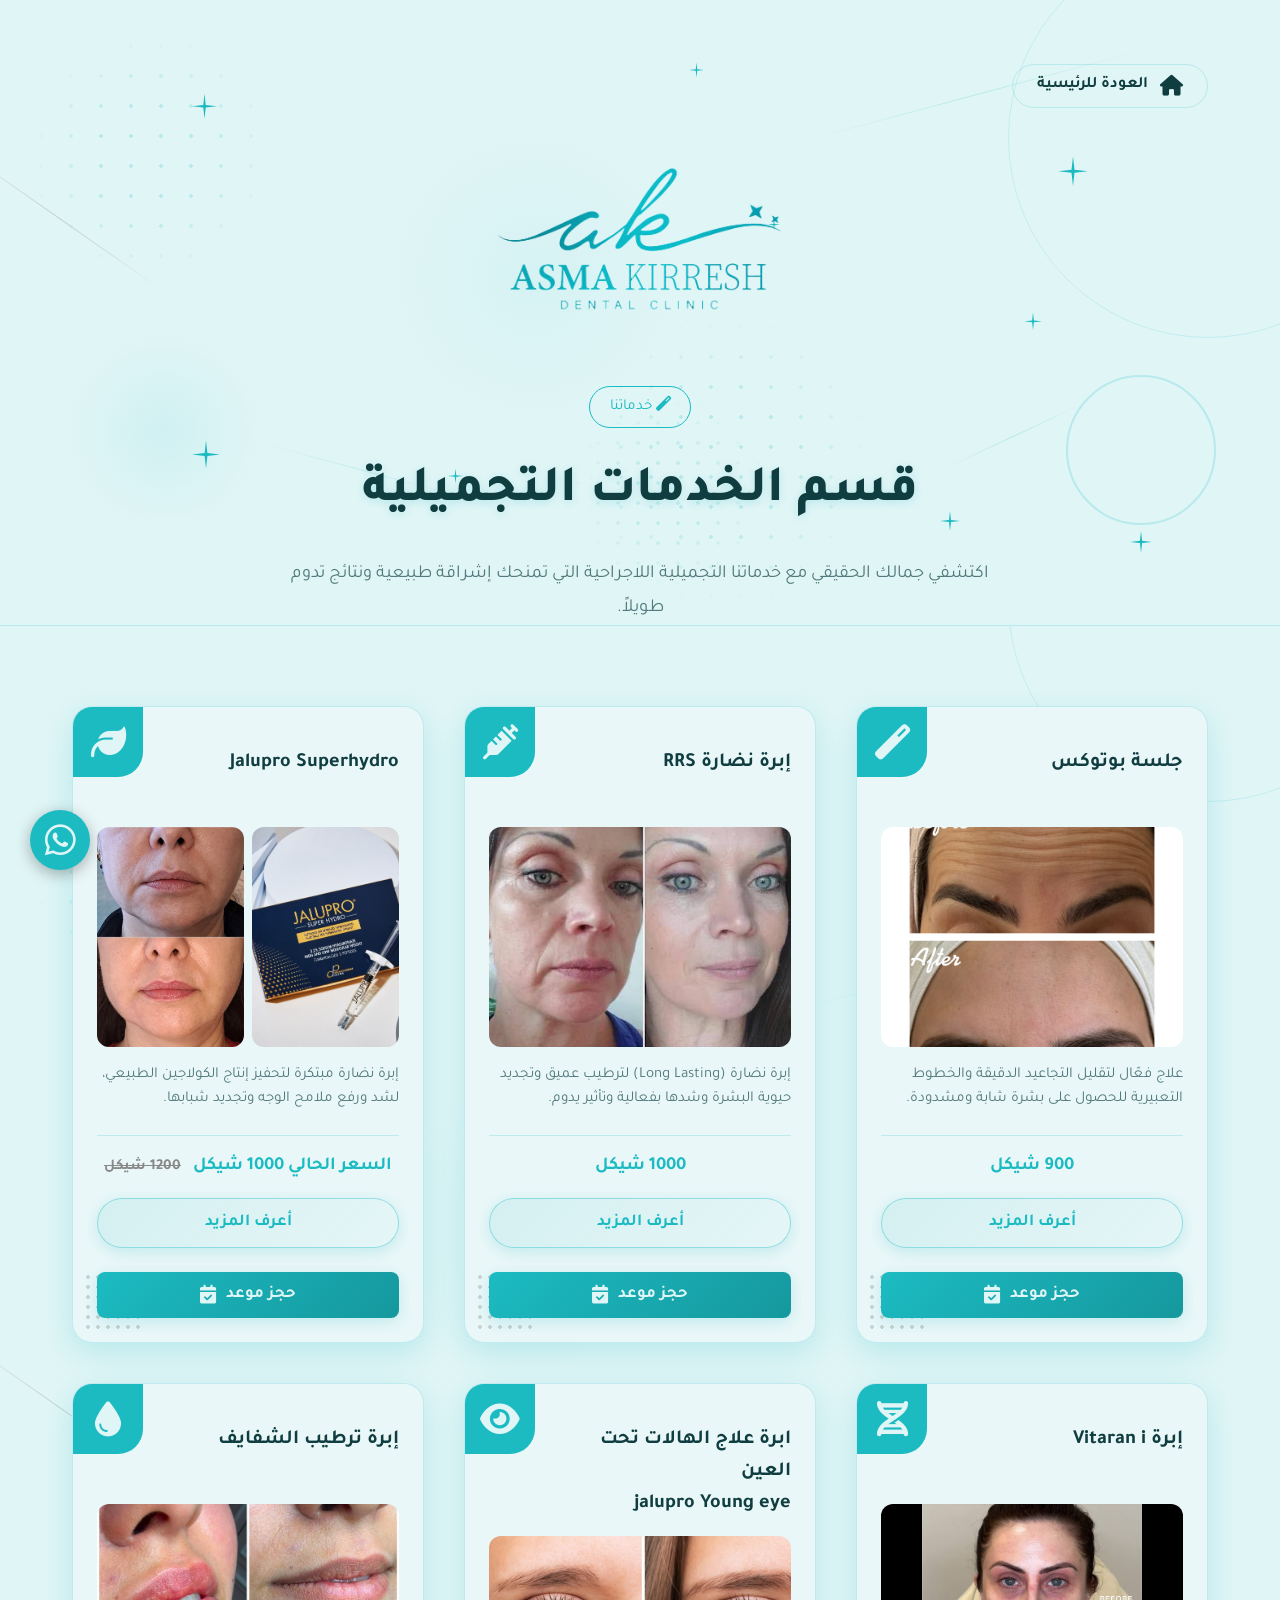
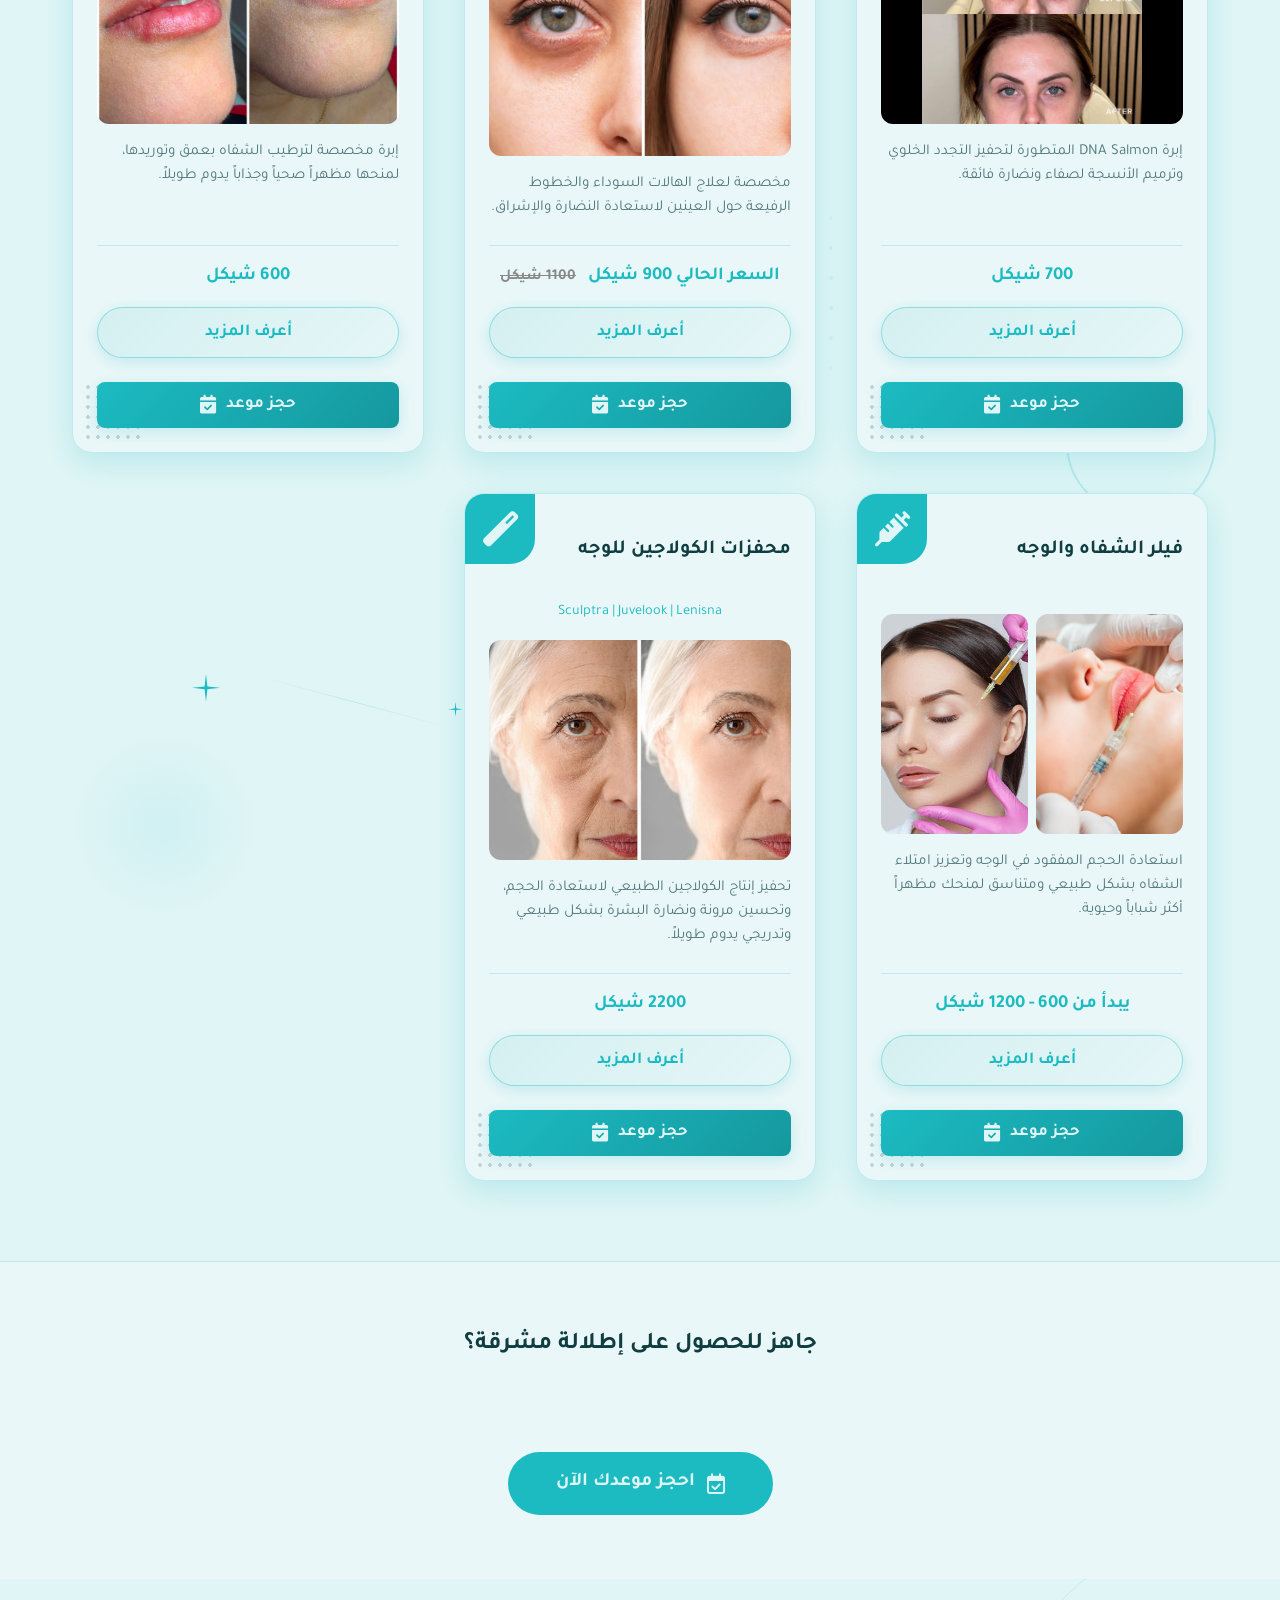
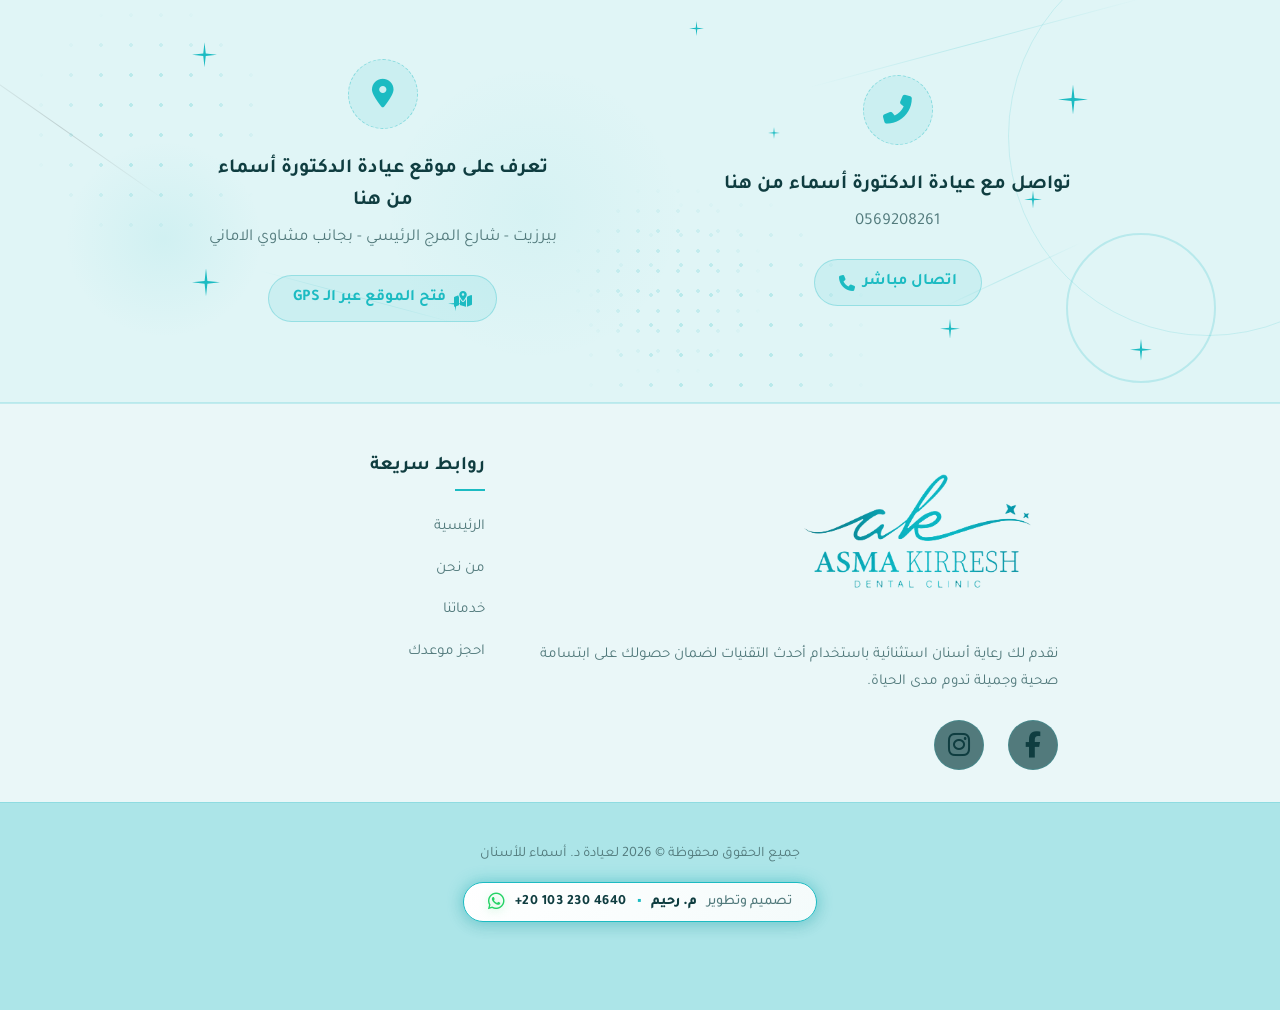
==== commit e9477713: "Add files via upload" ====
--- a/cosmetic-services.html
+++ b/cosmetic-services.html
@@ -18,7 +18,7 @@
     <!-- Swiper CSS -->
     <link rel="stylesheet" href="https://cdn.jsdelivr.net/npm/swiper@10/swiper-bundle.min.css" />
     <!-- Custom Styles -->
-    <link rel="stylesheet" href="style.css?v=3.1">
+    <link rel="stylesheet" href="style.css?v=4.0">
 </head>
 
 <body>
@@ -108,8 +108,8 @@
                     <div class="service-icon-tab"><i class="fas fa-leaf"></i></div>
                     <h4 class="service-title">Jalupro Superhydro</h4>
                     <div style="display: flex; gap: 0.5rem; width: 100%;">
-                        <img src="./media/services/cosmetic-services/jalupro.jpeg" alt="jalupro superhydro" class="service-image" loading="lazy" style="flex: 1; width: 50%; min-width: 0;">
-                        <img src="./media/services/cosmetic-services/jalupro2.jpeg" alt="jalupro superhydro 2" class="service-image" loading="lazy" style="flex: 1; width: 50%; min-width: 0;">
+                        <img src="./media/services/cosmetic-services/jalupro.jpeg" alt="jalupro superhydro" class="service-image" loading="lazy" style="flex: 1 1 50%; max-width: 50%; min-width: 0; object-fit: cover;">
+                        <img src="./media/services/cosmetic-services/jalupro2.jpeg" alt="jalupro superhydro 2" class="service-image" loading="lazy" style="flex: 1 1 50%; max-width: 50%; min-width: 0; object-fit: cover;">
                     </div>
                     <p class="service-desc">إبرة نضارة مبتكرة لتحفيز إنتاج الكولاجين الطبيعي، لشد ورفع ملامح الوجه وتجديد شبابها.</p>
                     <div class="card-price" style="font-size: 1.15rem; font-weight: 700; color: var(--accent-color); margin-bottom: 1rem; text-align: center; border-top: 1px solid var(--border-color); padding-top: 1rem;">السعر الحالي 1000 شيكل <s style="margin-right: 0.5rem; color: #888; font-size: 0.95rem;">1200 شيكل</s></div>
@@ -210,8 +210,8 @@
                     <div class="service-icon-tab"><i class="fas fa-syringe"></i></div>
                     <h4 class="service-title">فيلر الشفاه والوجه</h4>
                     <div style="display: flex; gap: 0.5rem; width: 100%;">
-                        <img src="./media/services/cosmetic-services/Lip filler.jpeg" alt="فيلر الشفاه" class="service-image" loading="lazy" style="flex: 1; width: 50%; min-width: 0;">
-                        <img src="./media/services/cosmetic-services/facial filler.jpeg" alt="فيلر الوجه" class="service-image" loading="lazy" style="flex: 1; width: 50%; min-width: 0;">
+                        <img src="./media/services/cosmetic-services/Lip filler.jpeg" alt="فيلر الشفاه" class="service-image" loading="lazy" style="flex: 1 1 50%; max-width: 50%; min-width: 0; object-fit: cover;">
+                        <img src="./media/services/cosmetic-services/facial filler.jpeg" alt="فيلر الوجه" class="service-image" loading="lazy" style="flex: 1 1 50%; max-width: 50%; min-width: 0; object-fit: cover;">
                     </div>
                     <p class="service-desc">استعادة الحجم المفقود في الوجه وتعزيز امتلاء الشفاه بشكل طبيعي ومتناسق لمنحك مظهراً أكثر شباباً وحيوية.</p>
                     <div class="card-price" style="font-size: 1.15rem; font-weight: 700; color: var(--accent-color); margin-bottom: 1rem; text-align: center; border-top: 1px solid var(--border-color); padding-top: 1rem;">يبدأ من 600 - 1200 شيكل</div>
@@ -351,7 +351,7 @@
         <i class="fab fa-whatsapp"></i>
     </a>
 
-    <script src="script.js?v=2.0"></script>
+    <script src="script.js?v=3.0"></script>
 </body>
 </html>
 
--- a/style.css
+++ b/style.css
@@ -4,6 +4,7 @@
     --accent-color: #1cbbc2;
     --accent-hover: #15989e;
     --text-main: #0f3d40;
+    --text-light: #0f3d40;
     --text-muted: #527a7c;
     --border-color: rgba(28, 187, 194, 0.2);
     --bg-card: #eaf7f8;
@@ -17,18 +18,22 @@
 
 html, body {
     overflow-x: hidden;
-    max-width: 100vw;
+    max-width: 100%;
 }
 
 html {
     scroll-behavior: smooth;
+    -webkit-text-size-adjust: 100%;
 }
 
 body {
-    font-family: 'Tajawal', sans-serif;
+    font-family: 'Tajawal', -apple-system, BlinkMacSystemFont, 'Segoe UI', Roboto, sans-serif;
     background-color: var(--primary-color);
     color: var(--text-main);
     line-height: 1.6;
+    -webkit-font-smoothing: antialiased;
+    -moz-osx-font-smoothing: grayscale;
+    text-rendering: optimizeLegibility;
 }
 
 /* Animated Background Shapes */
@@ -322,6 +327,7 @@
 }
 
 .container {
+    width: 100%;
     max-width: 1200px;
     margin: 0 auto;
     padding: 0 2rem;
@@ -348,6 +354,7 @@
     font-size: 0.95rem;
     margin-bottom: 2rem;
     color: var(--text-muted);
+    -webkit-backdrop-filter: blur(5px);
     backdrop-filter: blur(5px);
 }
 
@@ -416,7 +423,8 @@
 /* Features List */
 .features-list {
     display: flex;
-    gap: 3rem;
+    gap: clamp(1.2rem, 2.5vw, 3rem);
+    flex-wrap: wrap;
     padding-top: 2.5rem;
     border-top: 1px solid var(--border-color);
 }
@@ -441,6 +449,7 @@
     font-size: 1.3rem;
     color: var(--text-muted);
     transition: all 0.4s ease;
+    -webkit-backdrop-filter: blur(5px);
     backdrop-filter: blur(5px);
 }
 
@@ -719,6 +728,7 @@
     padding: 5.5rem 3rem 4rem;
     border-radius: 30px;
     border: 1px solid var(--border-color);
+    -webkit-backdrop-filter: blur(15px);
     backdrop-filter: blur(15px);
     text-align: center;
     display: flex;
@@ -782,6 +792,7 @@
     height: 85px;
     background: linear-gradient(135deg, var(--accent-color), var(--accent-hover));
     /* Gold gradient */
+    -webkit-clip-path: polygon(50% 100%, 100% 75%, 100% 0, 0 0, 0 75%);
     clip-path: polygon(50% 100%, 100% 75%, 100% 0, 0 0, 0 75%);
     /* Shield shape */
     display: flex;
@@ -884,7 +895,23 @@
     overflow: hidden;
 }
 
+.gallery-section .container {
+    display: flex;
+    flex-direction: column;
+    align-items: center;
+    justify-content: flex-start;
+    width: 100%;
+    gap: 0;
+}
+
+.gallery-section .section-header {
+    width: 100%;
+    text-align: center;
+    margin-bottom: 3.5rem;
+}
+
 .gallery-grid {
+    width: 100%;
     display: grid;
     grid-template-columns: repeat(3, 1fr);
     gap: 1.5rem;
@@ -1225,9 +1252,11 @@
 
 .footer-bottom {
     text-align: center;
-    padding: 2rem 0;
+    padding: 2.5rem 1.5rem 5.5rem;
     border-top: 1px solid var(--border-color);
     background-color: rgba(28, 187, 194, 0.3);
+    position: relative;
+    z-index: 5;
 }
 
 .footer-bottom p {
@@ -1238,10 +1267,11 @@
 
 /* Developer Footer Badge */
 .dev-badge-wrap {
-    margin-top: 14px;
+    margin-top: 16px;
     display: flex;
     justify-content: center;
     align-items: center;
+    padding: 0 1rem;
 }
 
 .dev-badge {
@@ -1252,6 +1282,8 @@
     justify-content: center;
     gap: 10px;
     padding: 8px 24px;
+    max-width: 100%;
+    flex-wrap: wrap;
     background: linear-gradient(135deg, #ffffff 0%, #f4fbfb 100%);
     border: 1.5px solid var(--accent-color);
     border-radius: 50px;
@@ -1637,6 +1669,8 @@
     width: 100%;
     color: var(--text-main);
     border: 1px solid var(--border-color);
+    min-height: 0;
+    -webkit-box-flex: 1;
 }
 
 .testimonials-swiper .swiper-wrapper,
@@ -2014,6 +2048,7 @@
     border: 1px solid var(--border-color);
     border-radius: 50px;
     padding: 0.5rem;
+    -webkit-backdrop-filter: blur(10px);
     backdrop-filter: blur(10px);
     box-shadow: inset 0 4px 15px rgba(0, 0, 0, 0.4); /* Inner shadow for depth */
     position: relative;
@@ -2584,6 +2619,7 @@
     width: 100%;
     height: 100%;
     background: rgba(0, 0, 0, 0.9);
+    -webkit-backdrop-filter: blur(8px);
     backdrop-filter: blur(8px);
     display: flex;
     align-items: center;
@@ -2762,4 +2798,8 @@
         transform: translateX(-50%);
         right: auto;
     }
-}
+    .footer-bottom {
+        padding-bottom: 6.5rem;
+    }
+}
+
